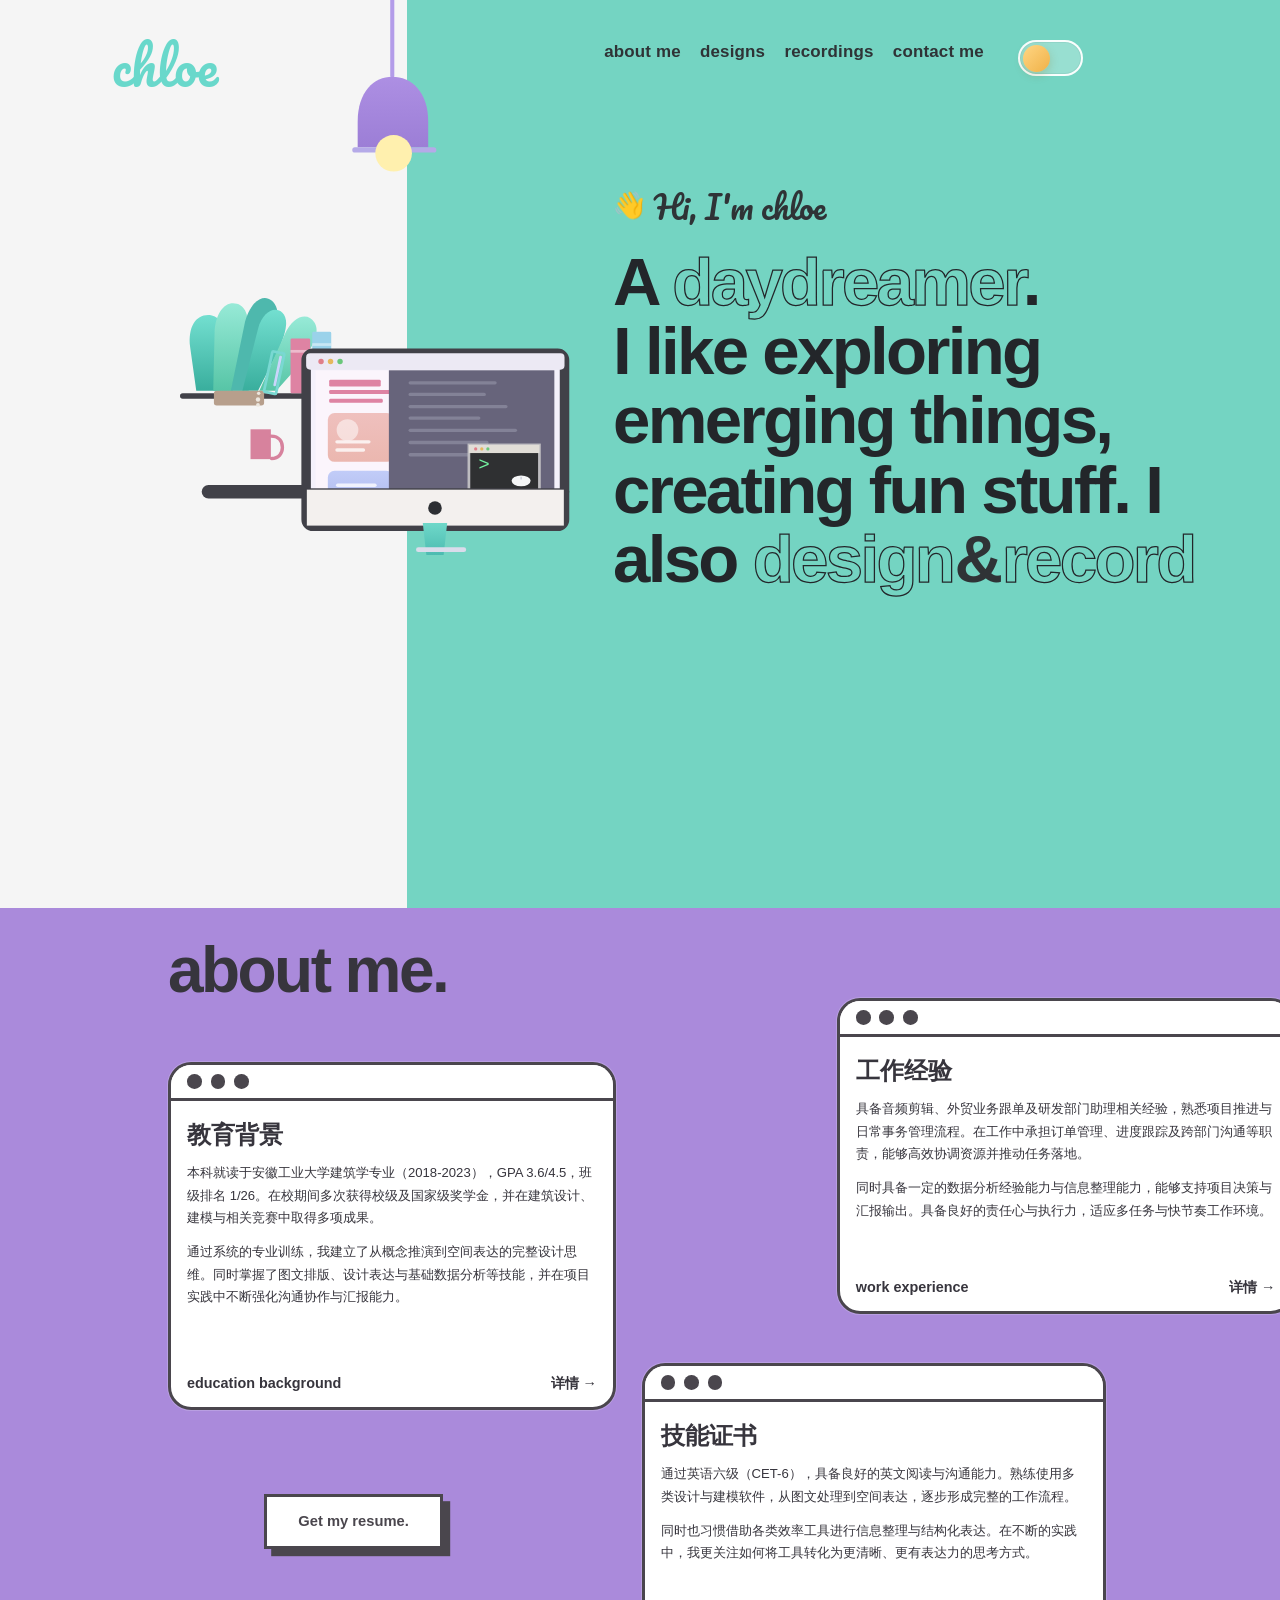
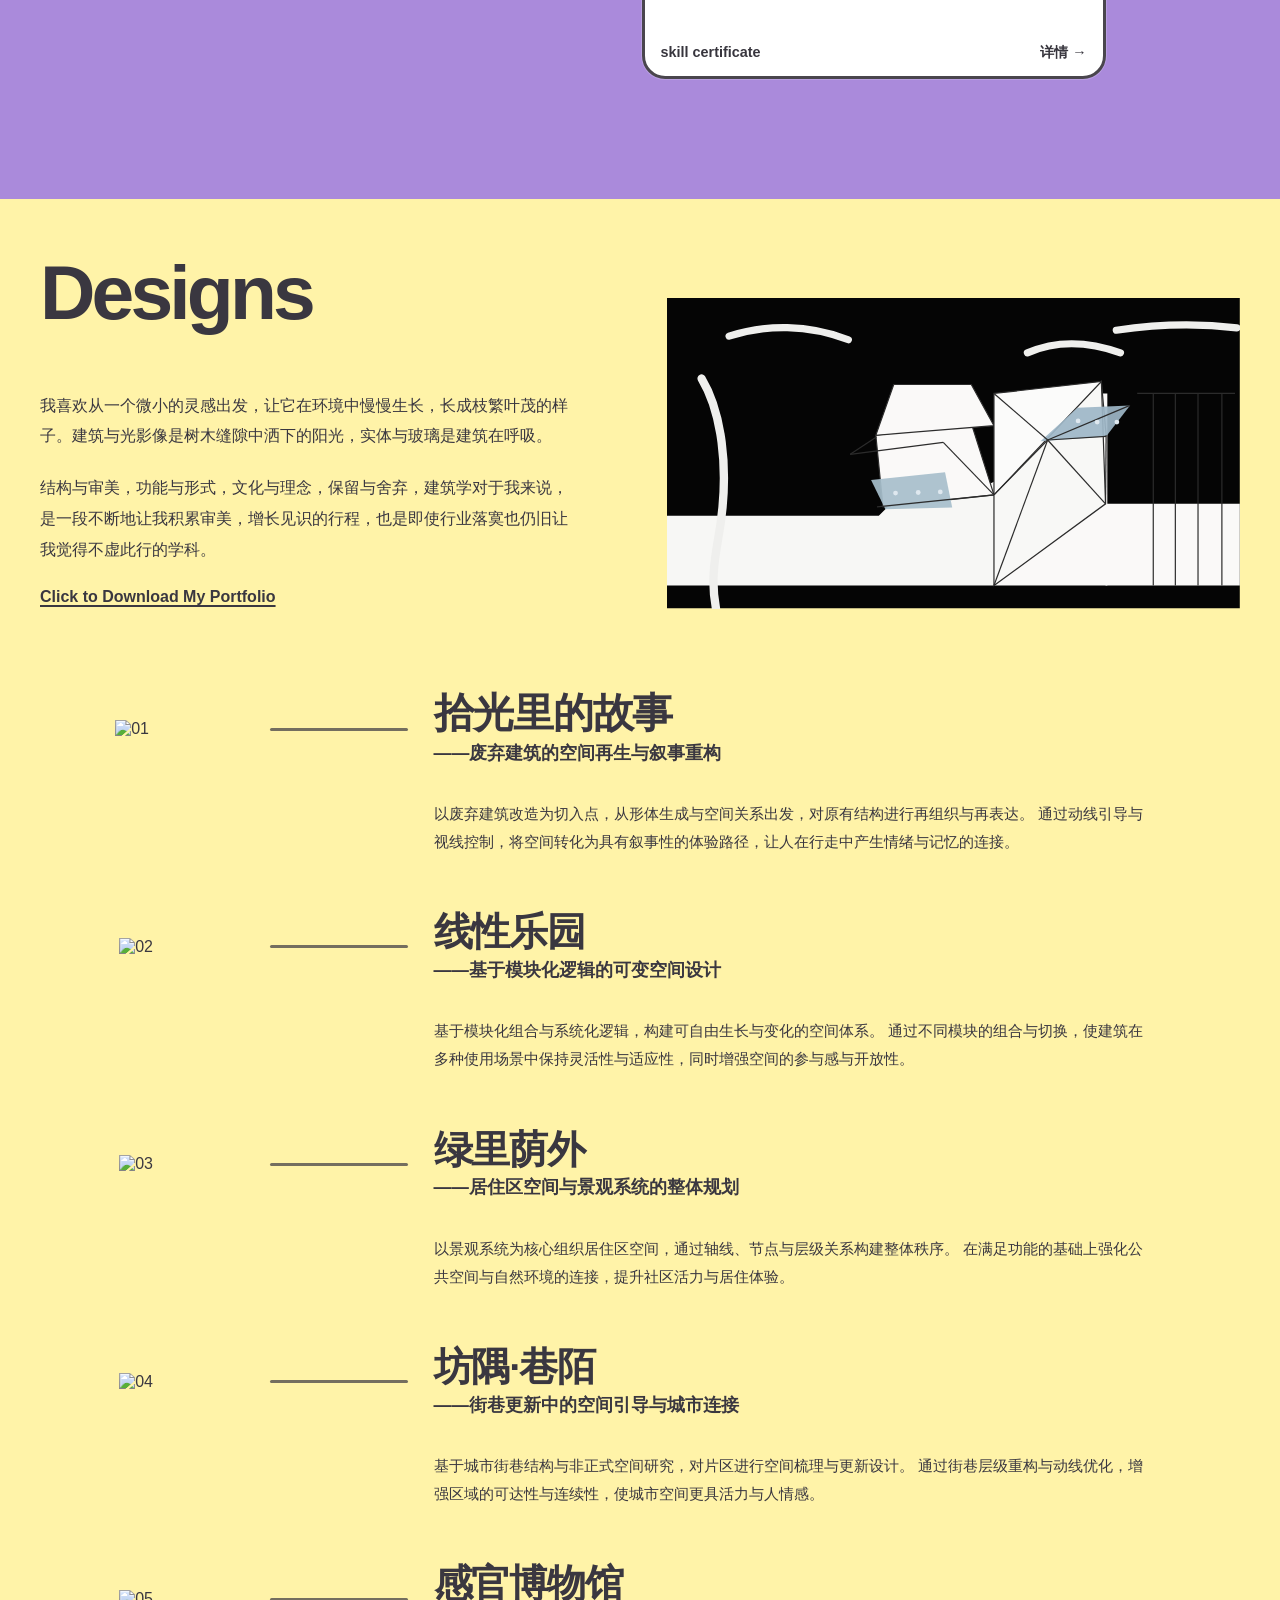
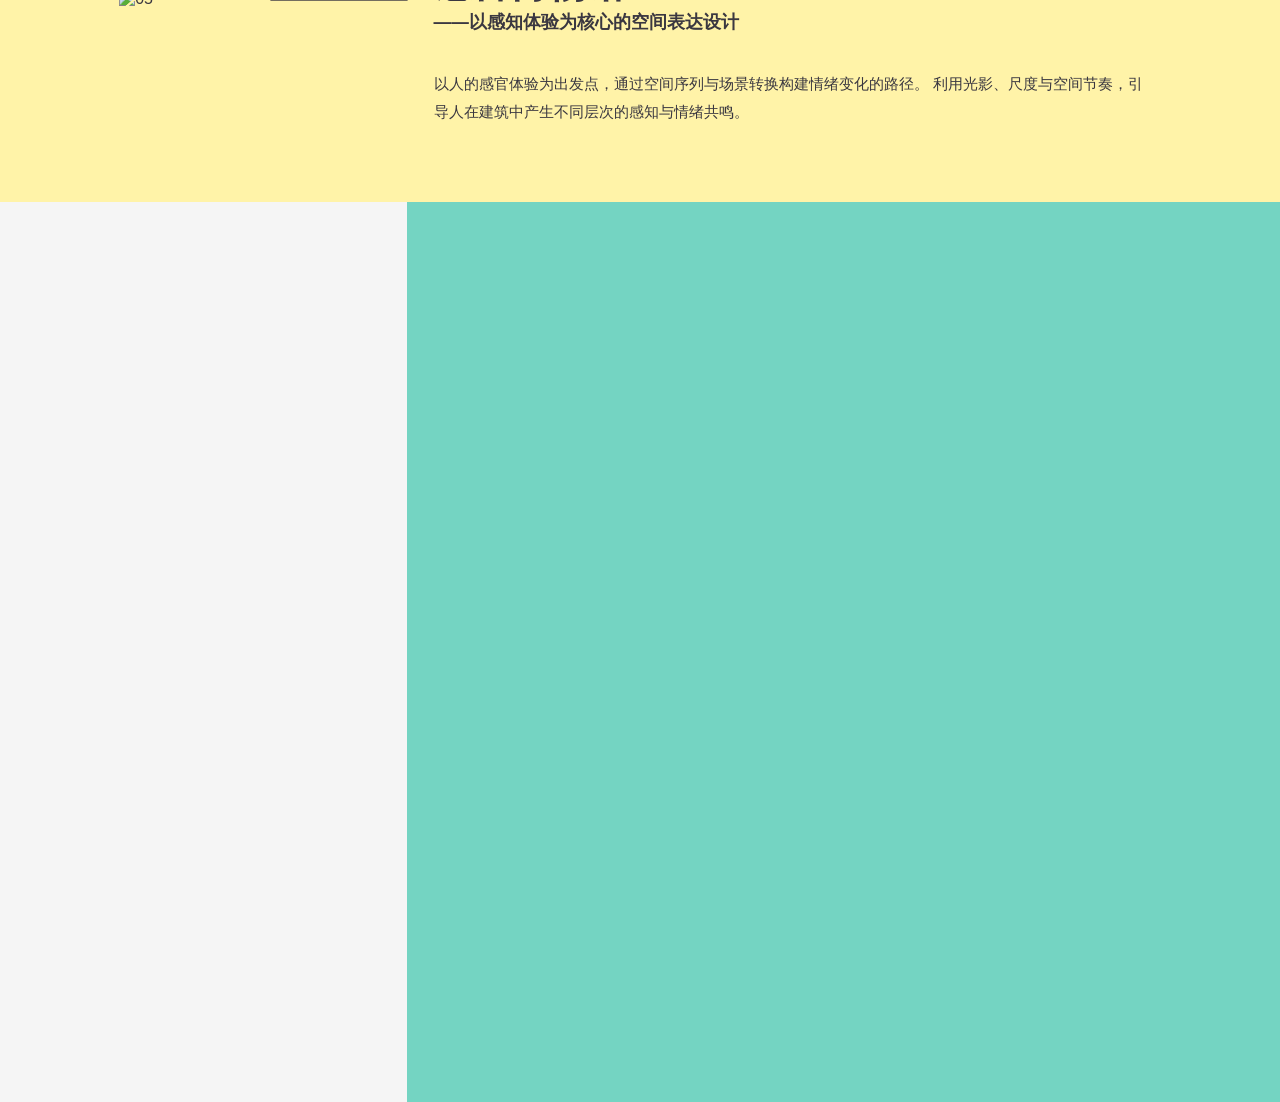
==== index.html @ 6a23a91f "Add files via upload" ====
<!DOCTYPE html>
<html lang="zh-CN">
  <head>
    <meta charset="UTF-8" />
    <meta name="viewport" content="width=device-width, initial-scale=1.0" />
    <title>Chloe | Personal Website</title>
    <meta
      name="description"
      content="A playful personal homepage inspired by illustrated portfolio websites."
    />
    <link rel="preconnect" href="https://fonts.googleapis.com" />
    <link rel="preconnect" href="https://fonts.gstatic.com" crossorigin />
    <link
      href="https://fonts.googleapis.com/css2?family=Baloo+2:wght@400;500;600;700;800&family=Pacifico&display=swap"
      rel="stylesheet"
    />
    <link rel="stylesheet" href="./styles.css" />
  </head>
  <body data-theme="day">
    <div class="page-shell">
      <header class="site-header">
        <a class="logo" href="#top" aria-label="Chloe homepage">chloe</a>
        <nav class="site-nav" aria-label="Primary navigation">
          <a href="#about">about me</a>
          <a href="#works">designs</a>
          <a href="#recordings">recordings</a>
          <a href="#contact">contact me</a>
        </nav>
        <button
          class="theme-toggle"
          type="button"
          aria-label="Toggle day and night mode"
          aria-pressed="false"
        >
          <span class="toggle-thumb"></span>
        </button>
      </header>

      <main id="top" class="hero">
        <section class="hero-scene">
          <div class="scene-art">
            <button
            class="lamp-toggle"
            type="button"
            aria-label="Toggle day and night mode by clicking the lamp"
            aria-pressed="false"
            ></button>
            <img
            class="scene-image"
            src="./assets/home/插画.png"
            alt=""
            onerror="this.style.display='none'; this.nextElementSibling.style.display='block';"
            />
            <svg
            class="scene-graphic"
            viewBox="0 0 670 850"
            role="img"
            aria-label="Desk illustration with lamp, shelf, computer, plant and cup"
          >
            <defs>
              <linearGradient id="lampGradient" x1="0%" y1="0%" x2="0%" y2="100%">
                <stop offset="0%" stop-color="#ad8fe3" />
                <stop offset="100%" stop-color="#9c7ed6" />
              </linearGradient>
              <linearGradient id="leafA" x1="0%" y1="0%" x2="0%" y2="100%">
                <stop offset="0%" stop-color="#73dfd0" />
                <stop offset="100%" stop-color="#39ae9d" />
              </linearGradient>
              <linearGradient id="leafB" x1="0%" y1="0%" x2="0%" y2="100%">
                <stop offset="0%" stop-color="#97ead7" />
                <stop offset="100%" stop-color="#57c5a6" />
              </linearGradient>
              <linearGradient id="standGradient" x1="0%" y1="0%" x2="0%" y2="100%">
                <stop offset="0%" stop-color="#6fd8c9" />
                <stop offset="100%" stop-color="#47b7ad" />
              </linearGradient>
              <linearGradient id="pinkCard" x1="0%" y1="0%" x2="0%" y2="100%">
                <stop offset="0%" stop-color="#efc0be" />
                <stop offset="100%" stop-color="#ebb7af" />
              </linearGradient>
              <linearGradient id="blueCard" x1="0%" y1="0%" x2="0%" y2="100%">
                <stop offset="0%" stop-color="#c1ccf8" />
                <stop offset="100%" stop-color="#adb7ea" />
              </linearGradient>
            </defs>

            <rect x="338" y="0" width="6" height="146" rx="3" fill="#b39ce9" />
            <rect x="329" y="146" width="24" height="18" rx="9" fill="#b39ce9" />
            <rect x="324" y="160" width="34" height="28" rx="10" fill="#ab90df" />
            <rect x="321" y="182" width="40" height="12" rx="4" fill="#ab90df" />
            <path d="M290 210 C290 166 314 144 341 144 C369 144 394 166 394 210 V248 H290 Z" fill="url(#lampGradient)" />
            <rect x="282" y="248" width="124" height="8" rx="4" fill="#b5aae8" />
            <circle cx="343" cy="257" r="27" fill="#fff0ae" />

            <rect x="28" y="611" width="208" height="8" rx="4" fill="#414148" />
            <path d="M52 607 L43 543 C39 510 54 492 75 496 C87 498 96 514 98 536 L106 607 Z" fill="url(#leafA)" />
            <path d="M77 607 L79 522 C80 490 96 474 112 479 C126 483 131 500 129 532 L122 607 Z" fill="url(#leafB)" />
            <path d="M103 607 L124 505 C133 474 151 464 163 474 C175 484 175 503 163 534 L129 607 Z" fill="#4eb8ad" />
            <path d="M120 607 L143 516 C150 490 168 482 179 492 C188 501 186 518 173 548 L143 607 Z" fill="url(#leafA)" />
            <path d="M145 607 L182 525 C195 496 216 491 226 506 C234 518 228 535 210 562 L170 607 Z" fill="url(#leafB)" />
            <rect x="78" y="607" width="74" height="22" rx="4" fill="#b79f8c" />
            <circle cx="143" cy="620" r="3.2" fill="#ece7df" />
            <circle cx="144" cy="611" r="2.5" fill="#ece7df" />
            <circle cx="143" cy="628" r="2.8" fill="#ece7df" />

            <rect x="158" y="550" width="18" height="61" rx="2" fill="none" stroke="#79d8d2" stroke-width="4" transform="rotate(12 167 580)" />
            <rect x="170" y="555" width="4" height="46" rx="2" fill="#c9d5fb" transform="rotate(12 172 578)" />
            <rect x="191" y="530" width="29" height="81" rx="2" fill="#de83a3" />
            <rect x="191" y="547" width="29" height="4" fill="rgba(255,255,255,0.45)" />
            <rect x="223" y="520" width="28" height="91" rx="2" fill="#9ad2ea" />
            <rect x="223" y="537" width="28" height="4" fill="rgba(255,255,255,0.45)" />

            <rect x="60" y="746" width="542" height="20" rx="10" fill="#414148" />
            <rect x="132" y="664" width="30" height="44" rx="0 0 8 8" fill="#d7829d" />
            <path d="M162 674 C175 674 179 683 179 691 C179 699 174 707 163 707" fill="none" stroke="#d7829d" stroke-width="5" stroke-linecap="round" />

            <rect x="214" y="552" width="381" height="255" rx="10" fill="#f4f1fb" stroke="#414148" stroke-width="14" />
            <rect x="214" y="552" width="381" height="24" rx="6" fill="#ece9f4" />
            <circle cx="236" cy="564" r="4" fill="#e07f8a" />
            <circle cx="250" cy="564" r="4" fill="#e6b85d" />
            <circle cx="264" cy="564" r="4" fill="#6ac77a" />
            <rect x="228" y="577" width="124" height="175" fill="#fbf5fc" />
            <rect x="248" y="591" width="76" height="10" rx="2" fill="#de83a3" />
            <rect x="248" y="606" width="91" height="6" rx="2" fill="#de83a3" />
            <rect x="248" y="619" width="79" height="6" rx="2" fill="#de83a3" />
            <rect x="246" y="640" width="97" height="72" rx="10" fill="url(#pinkCard)" />
            <circle cx="275" cy="665" r="16" fill="rgba(255,255,255,0.52)" />
            <rect x="257" y="680" width="52" height="5" rx="2.5" fill="rgba(255,255,255,0.78)" />
            <rect x="257" y="692" width="44" height="5" rx="2.5" fill="rgba(255,255,255,0.78)" />
            <rect x="246" y="725" width="96" height="63" rx="10" fill="url(#blueCard)" />
            <rect x="258" y="744" width="60" height="5" rx="2.5" fill="rgba(255,255,255,0.78)" />
            <rect x="258" y="757" width="53" height="5" rx="2.5" fill="rgba(255,255,255,0.78)" />
            <rect x="258" y="770" width="46" height="5" rx="2.5" fill="rgba(255,255,255,0.78)" />
            <rect x="336" y="577" width="244" height="175" fill="#67647b" />
            <rect x="365" y="593" width="130" height="5" rx="2.5" fill="rgba(220,224,237,0.24)" />
            <rect x="365" y="610" width="114" height="5" rx="2.5" fill="rgba(220,224,237,0.24)" />
            <rect x="365" y="628" width="146" height="5" rx="2.5" fill="rgba(220,224,237,0.24)" />
            <rect x="365" y="645" width="106" height="5" rx="2.5" fill="rgba(220,224,237,0.24)" />
            <rect x="365" y="663" width="160" height="5" rx="2.5" fill="rgba(220,224,237,0.24)" />
            <rect x="365" y="681" width="118" height="5" rx="2.5" fill="rgba(220,224,237,0.24)" />
            <rect x="365" y="699" width="152" height="5" rx="2.5" fill="rgba(220,224,237,0.24)" />
            <rect x="454" y="687" width="104" height="80" fill="#2f3032" stroke="#bdbcc0" stroke-width="4" />
            <rect x="454" y="687" width="104" height="12" fill="#e1ddd7" />
            <circle cx="464" cy="693" r="2.4" fill="#e07f8a" />
            <circle cx="473" cy="693" r="2.4" fill="#e6b85d" />
            <circle cx="482" cy="693" r="2.4" fill="#6ac77a" />
            <text x="468" y="724" fill="#73f2a0" font-size="28" font-family="Segoe UI, sans-serif">&gt;</text>
            <rect x="214" y="752" width="381" height="55" rx="0 0 10 10" fill="#f3f0ee" stroke="#414148" stroke-width="2" />
            <circle cx="404" cy="780" r="10" fill="#2d2f33" />
            <path d="M386 807 H422 L416 861 H392 Z" fill="url(#standGradient)" transform="translate(0 -5)" />
            <rect x="376" y="838" width="74" height="7" rx="3.5" fill="#dadceb" />

            <ellipse cx="531" cy="740" rx="14" ry="8" fill="#f5f6f7" />
            <rect x="530" y="734" width="2" height="4" fill="#c7cad5" />
          </svg>
          </div>
        </section>

        <section class="hero-copy">
          <p class="intro">
            <span class="intro-wave">👋</span>
            <span class="intro-script">Hi, I'm chloe</span>
          </p>
          <h1>
            <span class="hero-line">A <a class="outline-word" href="#about">daydreamer</a>.</span>
            <span class="hero-line">I like exploring</span>
            <span class="hero-line">emerging things,</span>
            <span class="hero-line">creating fun stuff. I</span>
            <span class="hero-line">also <a class="outline-word" href="#works">design</a><span class="solid-amp">&</span><a class="outline-word" href="#recordings">record</a></span>
          </h1>
        </section>
      </main>

      <section id="about" class="cards-section">
        <div class="cards-inner">
          <h2 class="cards-title">about me.</h2>

          <article class="browser-card card-education">
            <div class="browser-bar">
              <span></span>
              <span></span>
              <span></span>
            </div>
            <div class="browser-content">
              <h3>教育背景</h3>
              <div class="browser-copy">
                <p>
                  本科就读于安徽工业大学建筑学专业（2018-2023），GPA 3.6/4.5，班级排名 1/26。在校期间多次获得校级及国家级奖学金，并在建筑设计、建模与相关竞赛中取得多项成果。                </p>
                <p>
                  通过系统的专业训练，我建立了从概念推演到空间表达的完整设计思维。同时掌握了图文排版、设计表达与基础数据分析等技能，并在项目实践中不断强化沟通协作与汇报能力。                </p>
              </div>
              <div class="card-meta">
                <span>education background</span>
                <a href="./about-education.html">详情 <span class="card-arrow">&rarr;</span></a>
              </div>
            </div>
          </article>

          <article class="browser-card card-experience">
            <div class="browser-bar">
              <span></span>
              <span></span>
              <span></span>
            </div>
            <div class="browser-content">
              <h3>工作经验</h3>
              <div class="browser-copy">
                <p>
                  具备音频剪辑、外贸业务跟单及研发部门助理相关经验，熟悉项目推进与日常事务管理流程。在工作中承担订单管理、进度跟踪及跨部门沟通等职责，能够高效协调资源并推动任务落地。                </p>
                <p>
                  同时具备一定的数据分析经验能力与信息整理能力，能够支持项目决策与汇报输出。具备良好的责任心与执行力，适应多任务与快节奏工作环境。                </p>
              </div>
              <div class="card-meta">
                <span>work experience</span>
                <a href="./about-experience.html">详情 <span class="card-arrow">&rarr;</span></a>
              </div>
            </div>
          </article>

          <article class="browser-card card-skill">
            <div class="browser-bar">
              <span></span>
              <span></span>
              <span></span>
            </div>
            <div class="browser-content">
              <h3>技能证书</h3>
              <div class="browser-copy">
                <p>
                  通过英语六级（CET-6），具备良好的英文阅读与沟通能力。熟练使用多类设计与建模软件，从图文处理到空间表达，逐步形成完整的工作流程。                </p>
                <p>
                  同时也习惯借助各类效率工具进行信息整理与结构化表达。在不断的实践中，我更关注如何将工具转化为更清晰、更有表达力的思考方式。                </p>
              </div>
              <div class="card-meta">
                <span>skill certificate</span>
                <a href="./about-skills.html">详情 <span class="card-arrow">&rarr;</span></a>
              </div>
            </div>
          </article>

          <a class="download-card" href="./assets/resume/resume.pdf" download="石心雨简历.pdf"><span class="download-card-face">Get my resume.</span></a>
        </div>
      </section>

      <section id="works" class="designs-section">
        <div class="designs-intro">
          <div class="designs-copy">
            <h2>Designs</h2>
            <p>
              我喜欢从一个微小的灵感出发，让它在环境中慢慢生长，长成枝繁叶茂的样子。建筑与光影像是树木缝隙中洒下的阳光，实体与玻璃是建筑在呼吸。            </p>
            <p>
              结构与审美，功能与形式，文化与理念，保留与舍弃，建筑学对于我来说，是一段不断地让我积累审美，增长见识的行程，也是即使行业落寞也仍旧让我觉得不虚此行的学科。            </p>
            <a class="designs-link" href="./portfolio.html">Click to Download My Portfolio</a>
          </div>

          <div class="designs-visual" aria-label="建筑设计作品展示图">
            <img
              class="designs-visual-image"
              src="./assets/designs/hero-building.png"
              alt="建筑设计作品展示图"
              loading="lazy"
              onerror="this.style.display='none'; this.nextElementSibling.style.display='block';"
            />
            <svg
              class="designs-visual-art"
              viewBox="0 0 960 520"
              role="img"
              aria-label="建筑线稿插画"
              style="display: none;"
            >
              <rect x="0" y="0" width="960" height="520" fill="#050505" />
              <path d="M0 365 H355 L390 330 L502 330 L548 308 L548 482 H0 Z" fill="#f7f7f5" />
              <path d="M548 160 H738 L738 482 H548 Z" fill="#faf9f8" />
              <path d="M735 345 H960 V482 H735 Z" fill="#faf9f8" />
              <path d="M350 230 L510 210 L548 330 L362 350 Z" fill="#faf9f8" stroke="#2c2c2c" stroke-width="2" />
              <path d="M380 145 L510 145 L548 214 L350 230 Z" fill="#faf9f8" stroke="#2c2c2c" stroke-width="2" />
              <path d="M548 160 L728 140 L736 230 L548 330 Z" fill="#fbfbfa" stroke="#2c2c2c" stroke-width="2" />
              <path d="M728 140 L735 345 L548 482 L548 330 Z" fill="#f8f8f6" stroke="#2c2c2c" stroke-width="2" />
              <path d="M688 184 L776 180 L736 232 L626 240 Z" fill="#9fb8c8" opacity="0.92" />
              <path d="M342 305 L466 292 L478 351 L366 354 Z" fill="#a8bfcd" opacity="0.92" />
              <path d="M307 262 L351 233" stroke="#2c2c2c" stroke-width="2" />
              <path d="M307 262 L463 242" stroke="#2c2c2c" stroke-width="2" />
              <path d="M463 242 L548 330" stroke="#2c2c2c" stroke-width="2" />
              <path d="M352 350 L548 330" stroke="#2c2c2c" stroke-width="2" />
              <path d="M548 160 L638 238" stroke="#2c2c2c" stroke-width="2" />
              <path d="M638 238 L776 180" stroke="#2c2c2c" stroke-width="2" />
              <path d="M638 238 L736 232" stroke="#2c2c2c" stroke-width="2" />
              <path d="M638 238 L548 330" stroke="#2c2c2c" stroke-width="2" />
              <path d="M638 238 L735 345" stroke="#2c2c2c" stroke-width="2" />
              <path d="M548 482 L638 238" stroke="#2c2c2c" stroke-width="2" />
              <path d="M736 230 L735 345" stroke="#2c2c2c" stroke-width="2" />
              <path d="M788 160 H952" stroke="#2c2c2c" stroke-width="2" />
              <path d="M815 160 V482" stroke="#2c2c2c" stroke-width="2" />
              <path d="M852 160 V482" stroke="#2c2c2c" stroke-width="2" />
              <path d="M890 160 V482" stroke="#2c2c2c" stroke-width="2" />
              <path d="M930 160 V482" stroke="#2c2c2c" stroke-width="2" />
              <path d="M58 135 C88 185 108 280 86 402 C77 452 75 482 82 520" fill="none" stroke="#efefed" stroke-width="14" stroke-linecap="round" />
              <path d="M104 64 C166 44 236 44 304 70" fill="none" stroke="#efefed" stroke-width="12" stroke-linecap="round" />
              <path d="M604 92 C650 72 704 72 760 92" fill="none" stroke="#efefed" stroke-width="12" stroke-linecap="round" />
              <path d="M753 54 C826 43 898 43 955 50" fill="none" stroke="#efefed" stroke-width="12" stroke-linecap="round" />
              <circle cx="689" cy="206" r="4" fill="#dfe8ef" />
              <circle cx="721" cy="208" r="4" fill="#dfe8ef" />
              <circle cx="754" cy="208" r="4" fill="#dfe8ef" />
              <circle cx="383" cy="327" r="4" fill="#dfe8ef" />
              <circle cx="421" cy="326" r="4" fill="#dfe8ef" />
              <circle cx="458" cy="325" r="4" fill="#dfe8ef" />
            </svg>
          </div>
        </div>

        <div id="recordings" class="projects-list">
          <article class="project-item project-item-featured">
            <div class="project-head">
              <div class="project-index">
                <img
                  src="./assets/project-index/01.png"
                  data-day-src="./assets/project-index/01.png"
                  data-night-src="./assets/project-index/06.png"
                  alt="01"
                />
              </div>
              <span class="project-rule" aria-hidden="true"></span>
              <div class="project-title-stack">
                <h3><a class="project-title-link" href="./work-01.html">拾光里的故事</a></h3>
                <p class="project-subtitle">——废弃建筑的空间再生与叙事重构</p>
              </div>
            </div>
            <div class="project-content">
              <p>
                以废弃建筑改造为切入点，从形体生成与空间关系出发，对原有结构进行再组织与再表达。                通过动线引导与视线控制，将空间转化为具有叙事性的体验路径，让人在行走中产生情绪与记忆的连接。              </p>
            </div>
          </article>

          <article class="project-item">
            <div class="project-head">
              <div class="project-index">
                <img
                  src="./assets/project-index/02.png"
                  data-day-src="./assets/project-index/02.png"
                  data-night-src="./assets/project-index/07.png"
                  alt="02"
                />
              </div>
              <span class="project-rule" aria-hidden="true"></span>
              <div class="project-title-stack">
                <h3><a class="project-title-link" href="./work-02.html">线性乐园</a></h3>
                <p class="project-subtitle">——基于模块化逻辑的可变空间设计</p>
              </div>
            </div>
            <div class="project-content">
              <p>
                基于模块化组合与系统化逻辑，构建可自由生长与变化的空间体系。                通过不同模块的组合与切换，使建筑在多种使用场景中保持灵活性与适应性，同时增强空间的参与感与开放性。              </p>
            </div>
          </article>

          <article class="project-item">
            <div class="project-head">
              <div class="project-index">
                <img
                  src="./assets/project-index/03.png"
                  data-day-src="./assets/project-index/03.png"
                  data-night-src="./assets/project-index/08.png"
                  alt="03"
                />
              </div>
              <span class="project-rule" aria-hidden="true"></span>
              <div class="project-title-stack">
                <h3><a class="project-title-link" href="./work-03.html">绿里荫外</a></h3>
                <p class="project-subtitle">——居住区空间与景观系统的整体规划</p>
              </div>
            </div>
            <div class="project-content">
              <p>
                以景观系统为核心组织居住区空间，通过轴线、节点与层级关系构建整体秩序。                在满足功能的基础上强化公共空间与自然环境的连接，提升社区活力与居住体验。              </p>
            </div>
          </article>

          <article class="project-item">
            <div class="project-head">
              <div class="project-index">
                <img
                  src="./assets/project-index/04.png"
                  data-day-src="./assets/project-index/04.png"
                  data-night-src="./assets/project-index/09.png"
                  alt="04"
                />
              </div>
              <span class="project-rule" aria-hidden="true"></span>
              <div class="project-title-stack">
                <h3><a class="project-title-link" href="./work-04.html">坊隅·巷陌</a></h3>
                <p class="project-subtitle">——街巷更新中的空间引导与城市连接</p>
              </div>
            </div>
            <div class="project-content">
              <p>
                基于城市街巷结构与非正式空间研究，对片区进行空间梳理与更新设计。                通过街巷层级重构与动线优化，增强区域的可达性与连续性，使城市空间更具活力与人情感。              </p>
            </div>
          </article>

          <article class="project-item">
            <div class="project-head">
              <div class="project-index">
                <img
                  src="./assets/project-index/05.png"
                  data-day-src="./assets/project-index/05.png"
                  data-night-src="./assets/project-index/10.png"
                  alt="05"
                />
              </div>
              <span class="project-rule" aria-hidden="true"></span>
              <div class="project-title-stack">
                <h3><a class="project-title-link" href="./work-05.html">感官博物馆</a></h3>
                <p class="project-subtitle">——以感知体验为核心的空间表达设计</p>
              </div>
            </div>
            <div class="project-content">
              <p>
                以人的感官体验为出发点，通过空间序列与场景转换构建情绪变化的路径。                利用光影、尺度与空间节奏，引导人在建筑中产生不同层次的感知与情绪共鸣。              </p>
            </div>
          </article>
        </div>

      </section>

      <footer id="contact" class="site-footer">
        <div class="contact-panel">
          <div class="contact-copy">
            <h2>I'm always up for a chat.</h2>
            <p class="contact-lines">
              Pop me an email at
              <a href="mailto:X121300Y@163.com">x121300y@ 163.com</a>
              or add me on wechat <span class="contact-value">18269956537</span>.
            </p>
            <button
              class="contact-wechat-mark"
              type="button"
              aria-label="Open WeChat QR code"
              aria-controls="wechatQrModal"
              aria-expanded="false"
            >
              <img src="./assets/contact/wechat.png" alt="" />
            </button>
            <div class="contact-big-title">Hey there!</div>
          </div>

          <div class="contact-figure" aria-hidden="true">
            <div class="contact-portal">
              <img
                class="contact-portal-image"
                src="./assets/contact/人物.png"
                data-day-src="./assets/contact/人物.png"
                data-night-src="./assets/contact/夜间人物.png"
                alt=""
              />
            </div>
          </div>
        </div>

        <div class="contact-qr-modal" id="wechatQrModal" hidden>
          <div class="contact-qr-dialog" role="dialog" aria-modal="true" aria-label="WeChat QR code">
            <button class="contact-qr-close" type="button" aria-label="Close WeChat QR code">&times;</button>
            <img
              class="contact-qr-image"
              src="./assets/contact/wechat-qr.png"
              alt="QR code for WeChat 18269956537"
            />
          </div>
        </div>
      </footer>
    </div>

    <script src="./script.js"></script>
  </body>
</html>
---- styles.css ----
:root {
  --bg-left: #f5f5f5;
  --bg-right: #74d4c2;
  --panel: rgba(255, 255, 255, 0.34);
  --text: #2f3336;
  --muted: #4a5966;
  --logo: #69d8cb;
  --accent: #a28ae4;
  --lamp-metal: #ab90df;
  --lamp-metal-dark: #9d7fd5;
  --desk: #414148;
  --screen-dark: #67647b;
  --outline: rgba(45, 50, 58, 0.76);
  --card-border: rgba(36, 51, 64, 0.12);
  --shadow: 0 30px 60px rgba(54, 66, 75, 0.14);
  --hero-split: 31.8%;
  --hero-outline: #23262a;
  --hero-script: #2f3336;
  --toggle-border: rgba(255, 255, 255, 0.95);
  --toggle-fill: rgba(255, 255, 255, 0.26);
}

body[data-theme="night"] {
  --bg-left: #242228;
  --bg-right: #834878;
  --panel: rgba(23, 18, 27, 0.42);
  --text: #f6f0f3;
  --muted: #ddd2db;
  --logo: #a894e8;
  --accent: #b7adff;
  --lamp-metal: #a494da;
  --lamp-metal-dark: #9582cc;
  --desk: #403f45;
  --screen-dark: #5e596f;
  --outline: rgba(245, 241, 242, 0.84);
  --card-border: rgba(255, 255, 255, 0.12);
  --shadow: 0 30px 70px rgba(0, 0, 0, 0.36);
  --hero-outline: #f4e9ee;
  --hero-script: #fff7fb;
  --toggle-border: rgba(241, 241, 241, 0.92);
  --toggle-fill: rgba(255, 255, 255, 0.14);
}

* {
  box-sizing: border-box;
}

html {
  scroll-behavior: smooth;
  width: 100%;
  overflow-x: hidden;
}

body {
  margin: 0;
  min-height: 100vh;
  font-family: "Microsoft YaHei", "微软雅黑", sans-serif;
  color: var(--text);
  background:
    linear-gradient(
      90deg,
      var(--bg-left) 0,
      var(--bg-left) var(--hero-split),
      var(--bg-right) var(--hero-split),
      var(--bg-right) 100%
    );
  transition:
    background 400ms ease,
    color 250ms ease;
  overflow-x: hidden;
}

body.wechat-modal-open {
  overflow: hidden;
}

a {
  color: inherit;
  text-decoration: none;
}

.page-shell {
  width: 100%;
  margin: 0 auto;
  padding: 0;
}

@media (min-width: 901px) {
  .page-shell {
    position: relative;
  }

  .page-shell::after {
    content: "";
    display: block;
    height: 100vh;
  }

  .page-shell > :not(.site-footer) {
    position: relative;
    z-index: 1;
  }

  .hero,
  .hero-scene,
  .hero-copy {
    min-height: calc(100vh - 9rem);
  }
}

.site-header {
  position: absolute;
  top: 0;
  left: 0;
  right: 0;
  z-index: 10;
  display: grid;
  grid-template-columns: var(--hero-split) 1fr auto;
  align-items: start;
  gap: 1rem;
  min-height: 10.5rem;
  padding: calc(7.2rem - 2cm) calc(5.2rem + 3cm) 0 2.3rem;
  background:
    linear-gradient(
      90deg,
      var(--bg-left) 0,
      var(--bg-left) var(--hero-split),
      var(--bg-right) var(--hero-split),
      var(--bg-right) 100%
    );
}

.logo {
  font-family: "Pacifico", cursive;
  justify-self: start;
  margin-left: 2cm;
  font-size: clamp(3.15rem, 4vw, 4.35rem);
  color: var(--logo);
  line-height: 1;
}

.site-nav {
  display: flex;
  justify-content: flex-end;
  justify-self: end;
  align-items: center;
  transform: translateY(0.12rem);
  gap: clamp(1.2rem, 1.5vw, 2rem);
  margin-left: 0;
  margin-right: clamp(0.8rem, 1.4vw, 1.6rem);
  font-size: clamp(1.06rem, 1.16vw, 1.32rem);
  font-weight: 700;
  letter-spacing: 0.01em;
  text-transform: lowercase;
  font-family: "Microsoft YaHei", "微软雅黑", sans-serif;
}

.site-nav a {
  position: relative;
}

.site-nav {
  font-family: "Segoe UI", "Microsoft YaHei", sans-serif;
}

.site-nav a::after {
  content: "";
  position: absolute;
  left: 0;
  bottom: -0.15rem;
  width: 100%;
  height: 0.14rem;
  background: currentColor;
  transform: scaleX(0);
  transform-origin: right;
  transition: transform 220ms ease;
}

.site-nav a:hover::after,
.site-nav a:focus-visible::after {
  transform: scaleX(1);
  transform-origin: left;
}

.theme-toggle {
  position: relative;
  width: 4.1rem;
  height: 2.3rem;
  border: 2px solid var(--toggle-border);
  border-radius: 999px;
  background: var(--toggle-fill);
  cursor: pointer;
  padding: 0.2rem;
  box-shadow: inset 0 0 0 1px rgba(0, 0, 0, 0.05);
  transition:
    background 300ms ease,
    border-color 300ms ease;
}

.toggle-thumb {
  position: relative;
  display: block;
  width: 1.7rem;
  height: 1.7rem;
  border-radius: 50%;
  background: linear-gradient(135deg, #ffd684, #f0b147);
  box-shadow: 0 3px 10px rgba(147, 95, 8, 0.22);
  transition:
    transform 300ms ease,
    background 300ms ease;
}

.toggle-thumb::before {
  content: "";
  position: absolute;
  inset: 0.28rem;
  border-radius: 50%;
  opacity: 0;
  background:
    radial-gradient(circle at 35% 38%, rgba(180, 180, 180, 0.95) 0 0.13rem, transparent 0.14rem),
    radial-gradient(circle at 70% 62%, rgba(196, 196, 196, 0.95) 0 0.11rem, transparent 0.12rem);
  transition: opacity 300ms ease;
}

body[data-theme="night"] .toggle-thumb {
  transform: translateX(1.65rem);
  background: linear-gradient(135deg, #fcfcfb, #dfdfde);
  box-shadow: 0 2px 8px rgba(255, 255, 255, 0.18);
}

body[data-theme="night"] .toggle-thumb::before {
  opacity: 1;
}

.hero {
  position: relative;
  display: flex;
  min-height: 100vh;
  background:
    linear-gradient(
      90deg,
      var(--bg-left) 0,
      var(--bg-left) var(--hero-split),
      var(--bg-right) var(--hero-split),
      var(--bg-right) 100%
    );
  transition: background 400ms ease;
}

.hero-scene {
  position: relative;
  flex: 0 0 var(--hero-split);
  min-height: 100vh;
  overflow: visible;
  display: flex;
  align-items: center;
  justify-content: center;
  z-index: 2;
}

.scene-art {
  position: absolute;
  right: -13rem;
  top: -5cm;
  width: min(42.25rem, 35.5vw);
  aspect-ratio: 670 / 850;
  transform-origin: right top;
  z-index: 4;
}

.lamp-toggle {
  position: absolute;
  left: 50.9%;
  top: 29.8%;
  width: 17.5%;
  height: 19.8%;
  transform: translate(-50%, -50%);
  border: 0;
  padding: 0;
  background: transparent;
  cursor: pointer;
  z-index: 2;
}

.lamp-toggle:focus-visible {
  outline: 3px solid rgba(77, 83, 92, 0.5);
  outline-offset: 0.18rem;
  border-radius: 2rem;
}

.scene-art::after {
  content: "";
  position: absolute;
  left: 23.2%;
  top: 17.9%;
  width: 42.6%;
  height: 68%;
  opacity: 0;
  pointer-events: none;
  clip-path: polygon(51% 0, 57% 0, 100% 100%, 0 100%);
  background: linear-gradient(180deg, rgba(234, 228, 188, 0.42), rgba(214, 175, 186, 0.26));
  transition: opacity 300ms ease;
  z-index: 0;
}

body[data-theme="night"] .scene-art::after {
  opacity: 1;
}

body[data-theme="night"].lamp-flicker .scene-art::after {
  animation: lamp-flicker-beam 0.65s ease-out;
}

body[data-theme="night"].lamp-flicker .scene-image,
body[data-theme="night"].lamp-flicker .scene-graphic {
  animation: lamp-flicker-scene 0.65s ease-out;
}

@keyframes lamp-flicker-beam {
  0% {
    opacity: 0.18;
  }
  28% {
    opacity: 0.92;
  }
  46% {
    opacity: 0.08;
  }
  100% {
    opacity: 1;
  }
}

@keyframes lamp-flicker-scene {
  0% {
    filter: brightness(0.82) saturate(0.92);
  }
  28% {
    filter: brightness(0.7) saturate(0.86);
  }
  46% {
    filter: brightness(0.88) saturate(0.98);
  }
  100% {
    filter: brightness(0.74) saturate(0.88);
  }
}

.scene-image {
  position: absolute;
  inset: 0;
  width: 100%;
  height: 100%;
  display: block;
  pointer-events: none;
  z-index: 1;
}

.scene-group {
  position: absolute;
  right: -12.2rem;
  bottom: 1.2rem;
  width: 45rem;
  height: 55rem;
}

.scene-graphic {
  position: absolute;
  inset: 0;
  width: 100%;
  height: 100%;
  display: none;
  pointer-events: none;
  z-index: 1;
}

body[data-theme="night"] .scene-image,
body[data-theme="night"] .scene-graphic {
  filter: brightness(0.74) saturate(0.88);
}

.ceiling-line {
  position: absolute;
  left: 28.45rem;
  top: 0;
  width: 0.32rem;
  height: 17.9rem;
  border-radius: 999px;
  background: linear-gradient(180deg, #b39ce9, #9c83d4);
}

.lamp {
  position: absolute;
  left: 25.7rem;
  top: 10.7rem;
  width: 5.8rem;
  z-index: 4;
}

.lamp-cap {
  position: relative;
  width: 1.25rem;
  height: 0.7rem;
  margin: 0 auto;
  border-radius: 1rem 1rem 0.2rem 0.2rem;
  background: var(--lamp-metal);
}

.lamp-cap::before,
.lamp-cap::after {
  content: "";
  position: absolute;
  left: 50%;
  transform: translateX(-50%);
  background: var(--lamp-metal);
}

.lamp-cap::before {
  top: 0.65rem;
  width: 1.75rem;
  height: 0.85rem;
  border-radius: 0.8rem 0.8rem 0.18rem 0.18rem;
}

.lamp-cap::after {
  top: 1.35rem;
  width: 2rem;
  height: 0.48rem;
  border-radius: 0.2rem 0.2rem 0 0;
}

.lamp-shade {
  position: relative;
  width: 5.6rem;
  height: 5.05rem;
  margin-top: 1.72rem;
  border-radius: 2.85rem 2.85rem 0.25rem 0.25rem;
  background: linear-gradient(180deg, var(--lamp-metal), var(--lamp-metal-dark));
}

.lamp-shade::after {
  content: "";
  position: absolute;
  left: -0.45rem;
  right: -0.45rem;
  bottom: -0.08rem;
  height: 0.48rem;
  border-radius: 999px;
  background: #b5aae8;
}

.lamp-bulb {
  position: absolute;
  left: 50%;
  bottom: -1.2rem;
  width: 2.1rem;
  height: 2.1rem;
  transform: translateX(-50%);
  border-radius: 50%;
  background: #fff2b1;
  box-shadow: 0 0 0 0 rgba(255, 243, 174, 0);
  transition: box-shadow 280ms ease;
}

.lamp-glow {
  position: absolute;
  left: 50%;
  top: 5.7rem;
  width: 3.8rem;
  height: 3rem;
  transform: translateX(-50%);
  border-radius: 50%;
  background: radial-gradient(circle, rgba(255, 244, 174, 0.9), rgba(255, 244, 174, 0));
  opacity: 0;
  filter: blur(8px);
  transition: opacity 340ms ease;
}

.light-beam {
  position: absolute;
  top: 5.95rem;
  left: 50%;
  opacity: 0;
  pointer-events: none;
  transition: opacity 340ms ease;
  z-index: -1;
}

.beam-left {
  width: 15rem;
  height: 35rem;
  transform: translateX(-48%);
  clip-path: polygon(48% 0, 58% 0, 7% 100%, 0 100%);
  background: rgba(179, 171, 137, 0.42);
}

.beam-right {
  width: 16.5rem;
  height: 35rem;
  transform: translateX(-42%);
  clip-path: polygon(44% 0, 54% 0, 100% 100%, 24% 100%);
  background: rgba(198, 155, 180, 0.34);
}

body[data-theme="night"] .lamp-glow,
body[data-theme="night"] .light-beam {
  opacity: 1;
}

body[data-theme="night"] .lamp-bulb {
  box-shadow:
    0 0 16px 6px rgba(255, 243, 174, 0.32),
    0 0 30px 10px rgba(255, 243, 174, 0.12);
}

.mini-shelf {
  position: absolute;
  left: 5.2rem;
  bottom: 18.9rem;
  width: 11.9rem;
  height: 7rem;
  border-bottom: 0.52rem solid var(--desk);
  z-index: 3;
}

.plant {
  position: absolute;
  bottom: 0.08rem;
  left: 0.65rem;
  width: 3.95rem;
  height: 5.85rem;
}

.plant::after {
  content: "";
  position: absolute;
  left: 0.95rem;
  bottom: 0;
  width: 2.8rem;
  height: 1.45rem;
  border-radius: 0.2rem 0.2rem 0.38rem 0.38rem;
  background: #b49d8a;
}

.plant::before {
  content: "";
  position: absolute;
  left: 1.25rem;
  bottom: 0.45rem;
  width: 0.22rem;
  height: 0.22rem;
  border-radius: 50%;
  background: rgba(255, 255, 255, 0.8);
  box-shadow:
    0.35rem 0.22rem 0 rgba(255, 255, 255, 0.6),
    0.12rem 0.52rem 0 rgba(255, 255, 255, 0.72);
}

.leaf {
  position: absolute;
  bottom: 1rem;
  width: 1.5rem;
  height: 4.35rem;
  border-radius: 1rem 1rem 0.1rem 1rem;
  background: linear-gradient(180deg, #7ce2cb, #3cae9e);
  transform-origin: bottom center;
}

.leaf-one {
  left: 0;
  transform: rotate(-23deg);
}

.leaf-two {
  left: 1rem;
  height: 4.95rem;
  background: linear-gradient(180deg, #96e9d5, #54c3a4);
}

.leaf-three {
  left: 1.95rem;
  height: 4.7rem;
  transform: rotate(17deg);
}

.leaf-four {
  left: 2.8rem;
  transform: rotate(31deg);
  background: linear-gradient(180deg, #6fd7cc, #2ca395);
}

.book {
  position: absolute;
  bottom: 0.16rem;
  width: 1rem;
  border-radius: 0.08rem;
}

.book-one {
  left: 5.45rem;
  width: 0.94rem;
  height: 3.1rem;
  background: transparent;
  border: 0.16rem solid #79d8d2;
  transform: rotate(16deg);
}

.book-one::after {
  content: "";
  position: absolute;
  top: 0.14rem;
  bottom: 0.14rem;
  right: 0.16rem;
  width: 0.24rem;
  border-radius: 999px;
  background: #c7d6fb;
}

.book-two {
  left: 7.15rem;
  height: 3.6rem;
  background: #e184a3;
}

.book-two::after,
.book-three::after {
  content: "";
  position: absolute;
  left: 0;
  right: 0;
  top: 0.55rem;
  height: 0.18rem;
  background: rgba(255, 255, 255, 0.4);
}

.book-three {
  left: 8.3rem;
  height: 4.05rem;
  background: #9ad2ea;
}

.desk-illustration {
  position: absolute;
  left: 9.8rem;
  bottom: 0;
  width: 34rem;
  height: 28rem;
  z-index: 4;
}

.monitor {
  position: absolute;
  left: 19.9rem;
  bottom: 4.3rem;
  width: 28.4rem;
  transform: translateX(-50%);
  z-index: 6;
}

.monitor-bar {
  display: flex;
  gap: 0.35rem;
  align-items: center;
  height: 0.9rem;
  padding: 0 0.7rem;
  border: 0.34rem solid var(--desk);
  border-bottom: 0;
  border-radius: 0.4rem 0.4rem 0 0;
  background: #ece9f4;
}

.monitor-bar span {
  width: 0.38rem;
  height: 0.38rem;
  border-radius: 50%;
  background: #d2bdd7;
}

.monitor-bar span:nth-child(1) {
  background: #e07f8a;
}

.monitor-bar span:nth-child(2) {
  background: #e6b85d;
}

.monitor-bar span:nth-child(3) {
  background: #6ac77a;
}

.monitor-body {
  display: grid;
  grid-template-columns: 9.2rem 1fr;
  gap: 0;
  min-height: 15rem;
  padding: 0.85rem 0.95rem 0.9rem;
  border: 0.74rem solid var(--desk);
  border-top: 0;
  border-radius: 0 0 0.72rem 0.72rem;
  background: #f4f1fb;
}

.screen {
  min-height: 13rem;
}

.screen-left {
  position: relative;
  padding: 0.75rem;
  background: #fbf5fc;
}

.screen-left::after {
  content: "";
  position: absolute;
  top: 0.8rem;
  right: 0.6rem;
  width: 0.36rem;
  height: 3.7rem;
  border-radius: 999px;
  background: rgba(128, 128, 128, 0.25);
}

.screen-right {
  position: relative;
  display: flex;
  flex-direction: column;
  gap: 0.4rem;
  padding: 0.8rem 0.95rem;
  background: var(--screen-dark);
}

.screen-right span {
  display: block;
  width: 58%;
  height: 0.25rem;
  background: rgba(220, 224, 237, 0.24);
}

.screen-right span:nth-child(2n) {
  width: 72%;
}

.screen-right span:nth-child(3n) {
  width: 38%;
}

.screen-right::after {
  content: "";
  position: absolute;
  right: 1rem;
  bottom: 0.85rem;
  width: 6rem;
  height: 5.8rem;
  background: #2f3032;
  box-shadow: inset 0 0 0 0.18rem #bdbcc0;
}

.screen-right::before {
  content: ">";
  position: absolute;
  right: 5rem;
  bottom: 4.8rem;
  color: #73f2a0;
  font-size: 1.9rem;
  font-weight: 700;
  z-index: 1;
}

.card {
  border-radius: 0.7rem;
  margin-bottom: 0.7rem;
}

.card-pink {
  height: 5.2rem;
  background:
    radial-gradient(circle at 25% 32%, rgba(255, 255, 255, 0.65) 0 0.82rem, transparent 0.84rem),
    linear-gradient(180deg, #f0c2bf, #ebb8b1);
}

.card-blue {
  height: 3.95rem;
  background: linear-gradient(180deg, #c2cdfa, #aeb8ea);
}

.monitor-stand {
  width: 1.45rem;
  height: 3.2rem;
  margin: 0 auto;
  background: linear-gradient(180deg, #73d8c8, #4eb8ad);
  clip-path: polygon(15% 0, 85% 0, 65% 100%, 35% 100%);
}

.monitor-base {
  width: 8.3rem;
  height: 0.34rem;
  margin: 0 auto;
  border-radius: 999px;
  background: #d6dae8;
}

.desk-top {
  position: absolute;
  left: 0;
  right: 0;
  bottom: 3.05rem;
  height: 1.05rem;
  border-radius: 999px;
  background: var(--desk);
}

.cup {
  position: absolute;
  left: 7rem;
  bottom: 3.72rem;
  width: 1.6rem;
  height: 1.95rem;
  border-radius: 0 0 0.35rem 0.35rem;
  background: #d7829d;
  z-index: 3;
}

.cup::after {
  content: "";
  position: absolute;
  right: -0.42rem;
  top: 0.35rem;
  width: 0.75rem;
  height: 0.72rem;
  border: 0.18rem solid #d7829d;
  border-left: 0;
  border-radius: 0 0.7rem 0.7rem 0;
}

.mouse {
  position: absolute;
  right: 4rem;
  bottom: 3.74rem;
  width: 1.35rem;
  height: 0.7rem;
  border-radius: 999px 999px 0.5rem 0.5rem;
  background: #f5f6f7;
  z-index: 3;
}

.hero-copy {
  position: relative;
  flex: 1 1 auto;
  min-height: 100vh;
  display: flex;
  flex-direction: column;
  justify-content: flex-start;
  align-items: flex-start;
  z-index: 1;
  padding: calc(13.2rem - 5cm) 0 4rem calc(22% - 2cm);
  font-family: "Microsoft YaHei", "微软雅黑", sans-serif;
}

.intro {
  display: flex;
  align-items: center;
  gap: 0.55rem;
  margin: 0 0 1.55rem;
}

.intro-wave {
  font-size: clamp(1.6rem, 1.9vw, 2rem);
  line-height: 1;
}

.intro-script {
  font-family: "Pacifico", cursive;
  font-size: clamp(2rem, 2.2vw, 2.5rem);
  line-height: 1;
  color: var(--hero-script);
}

@media (min-width: 901px) {
  .hero,
  .hero-scene,
  .hero-copy {
    min-height: calc(100vh - 10rem);
  }
}

.hero-copy h1 {
  margin: 0;
  font-family: "Segoe UI Black", "Segoe UI", sans-serif;
  font-size: clamp(4.2rem, 4.55vw, 5.15rem);
  line-height: 1.03;
  font-weight: 900;
  letter-spacing: -0.04em;
  text-align: left;
  max-width: none;
  color: #23262a;
}

.hero-line {
  display: block;
  white-space: nowrap;
}

.hero-copy .outline-word,
.hero-copy .outline-link {
  color: transparent;
  -webkit-text-stroke: 1.25px var(--hero-outline);
  text-stroke: 1.25px var(--hero-outline);
  transition:
    color 300ms ease,
    -webkit-text-stroke-color 300ms ease,
    text-stroke-color 300ms ease,
    transform 300ms ease;
}

.hero-copy .outline-word:hover,
.hero-copy .outline-word:focus-visible,
.hero-copy .outline-link:hover,
.hero-copy .outline-link:focus-visible {
  color: var(--hero-outline);
  -webkit-text-stroke-color: var(--hero-outline);
  text-stroke-color: var(--hero-outline);
}

.solid-amp {
  display: inline-block;
  margin-inline: 0.02em;
  color: var(--text);
  -webkit-text-stroke: 0;
  text-stroke: 0;
  font-family: "Segoe UI Black", "Segoe UI", sans-serif;
  font-weight: 900;
  transition: color 300ms ease;
}

body[data-theme="night"] .solid-amp {
  color: #111111;
}

.quick-links,
.hero-note {
  display: none;
}

.cards-section {
  position: relative;
  margin: 0 calc(50% - 50vw);
  padding: 1.7rem 0 1.1rem;
  background: #aa8adb;
  overflow: hidden;
  min-height: calc(1080px - 5cm);
  display: flex;
  align-items: flex-start;
}

body[data-theme="night"] .cards-section {
  background: #564277;
}

.cards-section::before {
  content: "";
  position: absolute;
  top: 0;
  left: 50%;
  width: 1980px;
  height: 1000px;
  transform: translateX(-50%);
  background: #aa8adb;
  z-index: 0;
  pointer-events: none;
}

body[data-theme="night"] .cards-section::before {
  background: #564277;
}

.cards-inner {
  position: relative;
  width: min(1520px, calc(100vw - 5rem));
  min-height: 760px;
  margin: 0 auto;
  transform: translateY(0);
  font-family: "Microsoft YaHei", "微软雅黑", sans-serif;
  color: #37353d;
}

.cards-title {
  margin: 0;
  position: absolute;
  left: 8rem;
  top: 0.3rem;
  font-size: clamp(3.6rem, 5vw, 4.6rem);
  line-height: 0.95;
  font-weight: 700;
  letter-spacing: -0.04em;
}

body[data-theme="night"] .cards-title {
  color: #fffdfc;
}

.browser-card {
  position: absolute;
  background: #ffffff;
  border: 3px solid #4a464d;
  border-radius: 1.45rem;
  overflow: hidden;
  box-shadow: 0 0 0 1px rgba(255, 255, 255, 0.18);
}

body[data-theme="night"] .browser-card {
  background: transparent;
  border-color: rgba(255, 255, 255, 0.9);
  box-shadow: none;
}

.card-education {
  left: 8rem;
  top: 7.9rem;
  width: 28rem;
  height: 21.8rem;
}

.card-experience {
  left: 49.8rem;
  top: 3.9rem;
  width: 28.6rem;
  height: 19.8rem;
}

.card-skill {
  left: 37.6rem;
  top: calc(24.35rem + 1cm);
  width: 29rem;
  height: 19.8rem;
}

.browser-bar {
  display: flex;
  align-items: center;
  gap: 0.55rem;
  height: 2.3rem;
  padding: 0 1rem;
  border-bottom: 3px solid #4a464d;
  background: #fff;
}

body[data-theme="night"] .browser-bar {
  border-bottom-color: rgba(255, 255, 255, 0.9);
  background: transparent;
}

.browser-bar span {
  width: 0.92rem;
  height: 0.92rem;
  border-radius: 50%;
  background: #4a464d;
}

body[data-theme="night"] .browser-bar span {
  background: #fffdfc;
}

.browser-content {
  display: flex;
  height: calc(100% - 2.3rem);
  padding: 1.2rem 1rem 0.9rem;
  flex-direction: column;
}

.browser-content h3 {
  margin: 0;
  position: relative;
  display: inline-block;
  align-self: flex-start;
  width: fit-content;
  font-size: 1.5rem;
  line-height: 1.18;
  font-weight: 700;
  cursor: pointer;
  isolation: isolate;
  transition: color 180ms ease;
}

.browser-content h3::before {
  content: "";
  position: absolute;
  left: 0;
  right: 0;
  bottom: 0.08em;
  height: 0.5em;
  background: rgba(244, 180, 176, 0.92);
  border-radius: 0.12em;
  transform: scaleX(0);
  transform-origin: left center;
  transition: transform 260ms ease;
  z-index: -1;
}

.browser-content h3:hover::before,
.browser-content h3:focus-visible::before {
  transform: scaleX(1);
}

.browser-content h3:focus-visible {
  outline: none;
}

body[data-theme="night"] .browser-content h3 {
  color: #fffdfc;
}

body[data-theme="night"] .browser-content h3::before {
  background: rgba(237, 194, 162, 0.76);
}

.browser-content p {
  margin: 0;
  font-size: 0.82rem;
  line-height: 1.72;
  color: #37353d;
}

body[data-theme="night"] .browser-content p {
  color: rgba(255, 255, 255, 0.96);
}

.browser-copy {
  display: grid;
  gap: 0.72rem;
  margin-top: 0.82rem;
}

.card-meta {
  margin-top: auto;
  display: flex;
  align-items: center;
  justify-content: space-between;
  gap: 1rem;
  font-size: 0.9rem;
  font-weight: 700;
}

body[data-theme="night"] .card-meta {
  color: #fffdfc;
}

.card-meta a {
  display: inline-flex;
  align-items: center;
  gap: 0.24rem;
  white-space: nowrap;
}

.card-arrow {
  display: inline-block;
  transition: transform 200ms ease;
}

.card-meta a:hover .card-arrow,
.card-meta a:focus-visible .card-arrow {
  transform: translateX(0.32rem);
}

.download-card {
  position: absolute;
  left: 14rem;
  top: 34.9rem;
  display: inline-block;
  min-width: 11.2rem;
  min-height: 3.45rem;
  font-family: "Microsoft YaHei", "微软雅黑", sans-serif;
  text-decoration: none;
}

.download-card::before {
  content: "";
  position: absolute;
  inset: 0;
  background: #4a464d;
  transform: translate(0.45rem, 0.45rem);
  z-index: 0;
}

.download-card-face {
  position: relative;
  z-index: 1;
  display: inline-flex;
  align-items: center;
  justify-content: center;
  min-width: 11.2rem;
  min-height: 3.45rem;
  padding: 0.6rem 1rem;
  border: 3px solid #4a464d;
  background: #fff;
  font-size: 0.92rem;
  font-weight: 700;
  color: #4a464d;
  transition: transform 180ms ease;
}

body[data-theme="night"] .download-card {
  color: #fffdfc;
}

body[data-theme="night"] .download-card::before {
  background: rgba(255, 255, 255, 0.92);
}

body[data-theme="night"] .download-card-face {
  color: #fffdfc;
  border-color: rgba(255, 255, 255, 0.92);
  background: #564277;
}

.download-card:hover .download-card-face,
.download-card:focus-visible .download-card-face {
  transform: translate(0.45rem, 0.45rem);
}

.download-card:focus-visible {
  outline: none;
}

.designs-section {
  margin: 0 calc(50% - 50vw);
  padding: 0;
  background: #fff3a8;
  color: #3a3740;
  position: relative;
  z-index: 1;
  overflow: hidden;
}

body[data-theme="night"] .designs-section {
  background: rgb(44, 42, 50);
  color: #f6f1f4;
}

.designs-intro,
.projects-list {
  width: min(1280px, calc(100vw - 5rem));
  margin: 0 auto;
  font-family: "Microsoft YaHei", "微软雅黑", sans-serif;
}

.designs-intro {
  display: grid;
  grid-template-columns: minmax(360px, 0.9fr) minmax(420px, 1.02fr);
  gap: 3rem;
  align-items: center;
  min-height: 29.5rem;
  padding: 2.7rem 0 0.7rem;
}

.designs-copy h2 {
  margin: 0 0 1.55rem;
  font-family: "Segoe UI Black", "Arial Black", "Segoe UI", sans-serif;
  font-size: clamp(4rem, 6vw, 5rem);
  line-height: 0.9;
  letter-spacing: -0.05em;
  font-weight: 900;
  transform: translateY(-1cm);
}

.designs-copy p {
  margin: 0 0 1.35rem;
  max-width: 35rem;
  font-size: 1.02rem;
  line-height: 1.88;
  font-weight: 400;
}

.designs-link {
  display: inline-block;
  margin-top: 0.15rem;
  font-size: 1rem;
  font-weight: 800;
  text-decoration: underline;
  text-decoration-thickness: 0.12rem;
  text-underline-offset: 0.2rem;
}

.designs-link:hover,
.designs-link:focus-visible {
  text-decoration-thickness: 0.15rem;
}

.designs-visual {
  position: relative;
  margin-top: 0.3rem;
}

.designs-visual-image {
  display: block;
  width: 100%;
  max-width: 35.8rem;
  margin-left: auto;
  object-fit: contain;
}

.designs-visual-art {
  display: none;
  width: 100%;
  max-width: 35.8rem;
  margin-left: auto;
}

.projects-list {
  margin-top: 0;
  padding: 0.15rem 0 4.8rem;
  display: grid;
  gap: 2.2rem;
  transform: translateX(4rem);
}

.project-item {
  display: grid;
  gap: 0.9rem;
}

.project-head {
  display: grid;
  grid-template-columns: 8.8rem 8.6rem minmax(0, 1fr);
  gap: 1.6rem;
  align-items: center;
}

.project-index {
  display: flex;
  align-items: center;
  justify-content: center;
  min-height: 7rem;
}

.project-index img {
  display: block;
  width: 100%;
  max-width: 6.9rem;
  height: auto;
  object-fit: contain;
}

.project-rule {
  display: block;
  width: 100%;
  height: 0.2rem;
  background: rgba(58, 55, 64, 0.7);
  border-radius: 999px;
}

body[data-theme="night"] .project-rule {
  background: rgba(245, 241, 244, 0.78);
}

.project-title-stack {
  display: grid;
  gap: 0.35rem;
}

.project-title-stack h3 {
  margin: 0;
  font-size: 2.45rem;
  line-height: 1.05;
  font-weight: 600;
  letter-spacing: -0.03em;
}

.project-title-link {
  display: inline;
  background-image: linear-gradient(transparent 58%, rgba(241, 162, 182, 0.72) 58%, rgba(241, 162, 182, 0.72) 90%, transparent 90%);
  background-repeat: no-repeat;
  background-size: 0% 100%;
  transition:
    background-size 240ms ease,
    color 180ms ease;
}

.project-title-link:hover,
.project-title-link:focus-visible {
  background-size: 100% 100%;
}

body[data-theme="night"] .project-title-link {
  background-image: linear-gradient(transparent 58%, rgba(196, 149, 173, 0.6) 58%, rgba(196, 149, 173, 0.6) 90%, transparent 90%);
}

.project-subtitle {
  margin: 0;
  font-size: 1.1rem;
  font-weight: 700;
  line-height: 1.42;
}


.project-content {
  padding-left: calc(8.8rem + 1.6rem + 8.6rem + 1.6rem);
}

.project-content p:last-child {
  margin: 0;
  max-width: 45rem;
  font-size: 0.96rem;
  line-height: 1.82;
}

.project-item-featured .project-head {
  grid-template-columns: 8.8rem 8.6rem minmax(0, 1fr);
  gap: 1.6rem;
}

.project-item-featured .project-index img {
  max-width: 7.4rem;
}

.project-item-featured .project-title-stack h3 {
  font-size: 2.55rem;
}

.project-item-featured .project-subtitle {
  font-size: 1.12rem;
}

.project-details {
  width: min(1280px, calc(100vw - 5rem));
  margin: 5rem auto 0;
  display: grid;
  gap: 1.3rem;
  font-family: "Microsoft YaHei", "微软雅黑", sans-serif;
}

.detail-card {
  padding: 2rem 2.1rem;
  border: 2px solid rgba(58, 55, 64, 0.18);
  border-radius: 1.4rem;
  background: rgba(255, 255, 255, 0.28);
  scroll-margin-top: 5rem;
}

body[data-theme="night"] .detail-card {
  border-color: rgba(255, 255, 255, 0.18);
  background: rgba(255, 255, 255, 0.04);
}

.detail-kicker {
  margin: 0 0 0.6rem;
  font-family: "Baloo 2", "Trebuchet MS", sans-serif;
  font-size: 1rem;
  font-weight: 700;
  letter-spacing: 0.04em;
  text-transform: uppercase;
}

.detail-card h3 {
  margin: 0;
  font-size: 2rem;
  line-height: 1.2;
}

.detail-card .project-subtitle {
  margin-top: 0.5rem;
}

.detail-card p:last-child {
  margin: 0;
  font-size: 1.08rem;
  line-height: 1.9;
}

.site-footer {
  margin: 0 calc(50% - 50vw);
  padding: 4.8rem 0 5rem;
  background: rgb(111, 220, 191);
  position: relative;
  z-index: 2;
  min-height: 100vh;
  display: flex;
  align-items: center;
  margin-top: 0;
}

body[data-theme="night"] .site-footer {
  background: rgb(119, 64, 105);
}

@media (min-width: 901px) {
  .site-footer {
    inset: auto 0 0 0;
    width: 100%;
    margin: 0;
    position: fixed;
    z-index: 0;
  }
}

.contact-panel {
  width: min(1080px, calc(100vw - 9rem));
  min-height: 28.4rem;
  margin: 0 auto;
  padding: 4.55rem 6.75rem 2.9rem 6.85rem;
  display: grid;
  grid-template-columns: 23.5rem minmax(24rem, 1fr);
  gap: 3rem;
  align-items: center;
  background: #ffffff;
  overflow: visible;
  position: relative;
}

body[data-theme="night"] .contact-panel {
  background: #2b292d;
  color: #f9f7f5;
}

.contact-copy {
  position: relative;
  display: flex;
  min-height: 20.5rem;
  flex-direction: column;
  align-items: flex-start;
  padding-bottom: 4.85rem;
}

.contact-copy h2 {
  margin: 0 0 1.7rem;
  font-size: 1.28rem;
  line-height: 1.06;
  font-weight: 800;
}

.contact-big-title {
  position: absolute;
  left: 0;
  bottom: -3.45rem;
  font-family: "Segoe UI Black", "Arial Black", "Microsoft YaHei", sans-serif;
  font-size: 4.25rem;
  line-height: 0.88;
  font-weight: 900;
  letter-spacing: -0.06em;
}

.contact-lines {
  margin: 0;
  max-width: 21rem;
  font-size: 1.12rem;
  line-height: 1.6;
}

.contact-line {
  display: block;
}

.contact-lines a,
.contact-lines .contact-value {
  font-weight: 700;
  text-decoration: none;
}

.contact-wechat-mark {
  border: 0;
  padding: 0;
  background: transparent;
  cursor: pointer;
  width: 3.15rem;
  margin-top: 2rem;
}

.contact-wechat-mark img {
  display: block;
  width: 100%;
  height: auto;
}

.contact-qr-modal {
  position: fixed;
  inset: 0;
  z-index: 60;
  display: grid;
  place-items: center;
  padding: 1.5rem;
  background: rgba(16, 18, 20, 0.42);
}

.contact-qr-modal[hidden] {
  display: none !important;
}

.contact-qr-dialog {
  position: relative;
  width: min(25rem, calc(100vw - 2rem));
  padding: 2rem 2rem 1.7rem;
  background: #ffffff;
  color: #23262a;
  text-align: center;
  box-shadow: 0 1.2rem 3rem rgba(0, 0, 0, 0.18);
}

.contact-qr-close {
  position: absolute;
  top: 0.6rem;
  right: 0.8rem;
  border: 0;
  padding: 0;
  background: transparent;
  color: inherit;
  font-size: 2rem;
  line-height: 1;
  cursor: pointer;
}

.contact-qr-dialog h3 {
  margin: 0 0 1rem;
  font-size: 1.35rem;
  font-weight: 800;
}

.contact-qr-image {
  display: block;
  width: min(17rem, 100%);
  margin: 0 auto 0.85rem;
}

.contact-qr-dialog p {
  margin: 0;
  font-size: 1rem;
  font-weight: 700;
}

.contact-figure {
  position: relative;
  display: flex;
  justify-content: center;
  align-items: center;
  min-height: 20.5rem;
}

.contact-portal {
  position: relative;
  width: min(28.25rem, 100%);
  aspect-ratio: 1087 / 734;
  overflow: hidden;
}

.contact-portal-image {
  position: absolute;
  inset: 0;
  width: 100%;
  height: 100%;
  object-fit: contain;
}

@media (max-width: 900px) {
  .site-header {
    top: 0;
    min-height: 0;
    grid-template-columns: 1fr auto;
    padding: 1.6rem 1.5rem 0;
    background: none;
  }

  .logo {
    grid-column: 1 / 2;
  }

  .site-nav {
    grid-column: 1 / 3;
    justify-content: flex-end;
    flex-wrap: wrap;
    order: 3;
    margin-left: 0;
    margin-right: 0;
    margin-top: 0.5rem;
  }

  .theme-toggle {
    justify-self: end;
  }

  .hero {
    flex-direction: column;
    min-height: auto;
  }

  .hero-copy {
    min-height: auto;
    padding: 4rem 1.5rem 3rem;
  }

  .hero-scene {
    width: 100%;
    min-height: 36rem;
  }

  .scene-group {
    left: 56%;
    right: auto;
    bottom: 0.6rem;
    transform: translateX(-50%) scale(0.7);
    transform-origin: bottom center;
  }

  .scene-art {
    right: -12rem;
    top: 0.2rem;
    transform: scale(0.8);
  }

  .light-beam {
    display: none;
  }

  .cards-section {
    margin-inline: -1.5rem;
  }

  .cards-inner {
    width: calc(100vw - 3rem);
    min-height: auto;
    padding: 7rem 0 2rem;
  }

  .cards-title,
  .browser-card,
  .download-card {
    position: static;
  }

  .cards-title {
    margin-bottom: 2rem;
  }

  .designs-intro {
    grid-template-columns: 1fr;
    gap: 2rem;
    min-height: auto;
    padding: 4rem 0 2rem;
  }

  .designs-visual-art {
    margin-left: 0;
  }

  .hero-copy h1 {
    font-size: clamp(3.4rem, 8vw, 5rem);
  }

  .site-footer {
    margin-inline: -1.5rem;
    padding-inline: 1.5rem;
    min-height: auto;
  }

  .contact-panel {
    width: 100%;
    min-height: auto;
    padding: 3rem 2.5rem 2.5rem;
    grid-template-columns: 1fr;
    gap: 2rem;
  }

  .contact-copy {
    min-height: auto;
    padding-bottom: 4.4rem;
  }

  .contact-figure {
    min-height: 20rem;
  }

  .contact-big-title {
    bottom: -0.25rem;
    font-size: 4rem;
  }

  .contact-lines {
    max-width: 100%;
  }

  .contact-portal {
    width: min(24rem, 100%);
  }
}

@media (max-width: 760px) {
  body {
    background:
      linear-gradient(
        180deg,
        var(--bg-left) 0,
        var(--bg-left) 42%,
        var(--bg-right) 42%,
        var(--bg-right) 100%
      );
  }

  .hero {
    background:
      linear-gradient(
        180deg,
        var(--bg-left) 0,
        var(--bg-left) 42%,
        var(--bg-right) 42%,
        var(--bg-right) 100%
      );
  }

  .site-nav {
    justify-content: flex-start;
    font-size: 0.92rem;
    gap: 0.7rem 1rem;
  }

  .hero-scene {
    min-height: 28rem;
  }

  .scene-group {
    left: 60%;
    bottom: 1.1rem;
    transform: translateX(-50%) scale(0.54);
  }

  .scene-art {
    right: -8.8rem;
    top: 0.5rem;
    transform: scale(0.62);
  }

  .hero-copy {
    padding: 3rem 1rem 2rem;
  }

  .intro {
    font-size: 1.2rem;
  }

  .hero-copy h1 {
    font-size: clamp(2.7rem, 10vw, 4rem);
    line-height: 1.06;
  }

  .cards-section {
    margin-inline: -1rem;
    padding-inline: 1rem;
  }

  .cards-inner {
    width: 100%;
    padding-top: 5.2rem;
  }

  .browser-card {
    width: 100%;
    height: auto;
    margin-bottom: 1.25rem;
  }

  .browser-content {
    gap: 1rem;
  }

  .browser-copy {
    margin-top: 0;
  }

  .download-card {
    width: 100%;
    min-width: 0;
  }

  .download-card-face {
    width: 100%;
    min-width: 0;
  }

  .designs-section {
    margin-inline: -1rem;
    padding: 4rem 1rem;
  }

  .designs-intro,
  .projects-list {
    width: 100%;
  }

  .designs-intro {
    min-height: auto;
    padding: 3.5rem 0 1.5rem;
  }

  .designs-copy p {
    font-size: 1.05rem;
    line-height: 1.8;
  }

  .designs-link {
    font-size: 1.25rem;
  }

  .project-item {
    grid-template-columns: 1fr;
    gap: 1rem;
    padding: 0;
  }

  .project-head {
    grid-template-columns: 1fr;
    gap: 0.9rem;
    align-items: start;
  }

  .project-index {
    justify-content: flex-start;
    min-height: 0;
  }

  .project-index img {
    max-width: 6.6rem;
  }

  .project-rule {
    width: 8rem;
  }

  .project-title-stack h3,
  .project-item-featured .project-title-stack h3 {
    font-size: 2.2rem;
  }

  .project-subtitle,
  .project-item-featured .project-subtitle {
    font-size: 1.08rem;
  }

  .project-content {
    padding-left: 0;
  }

  .project-content p:last-child {
    font-size: 1rem;
  }

  .site-footer {
    margin-inline: -1rem;
    padding: 3rem 1rem 3.5rem;
    min-height: auto;
  }

  .contact-panel {
    padding: 2.25rem 1.5rem 2rem;
  }

  .contact-copy h2 {
    margin-bottom: 1.4rem;
    font-size: 1.14rem;
  }

  .contact-big-title {
    bottom: -1.7rem;
    font-size: 3.35rem;
  }

  .contact-lines {
    font-size: 1rem;
  }

  .contact-wechat-mark {
    width: 2.75rem;
    margin-top: 1.6rem;
  }

  .contact-portal {
    width: min(18rem, 100%);
  }
}

@media (max-width: 520px) {
  .site-header {
    gap: 0.8rem;
    padding: calc(env(safe-area-inset-top) + 1rem) 1rem 0;
  }

  .logo {
    margin-left: 0;
    font-size: clamp(2.55rem, 14vw, 3.3rem);
  }

  .theme-toggle {
    width: 3.55rem;
    height: 2rem;
  }

  .toggle-thumb {
    width: 1.4rem;
    height: 1.4rem;
  }

  body[data-theme="night"] .toggle-thumb {
    transform: translateX(1.35rem);
  }

  .site-nav {
    font-size: 0.84rem;
    gap: 0.5rem 0.85rem;
  }

  .hero-scene {
    min-height: 22rem;
  }

  .scene-art {
    right: -10.6rem;
    top: 0.9rem;
    transform: scale(0.48);
  }

  .hero-copy {
    padding: 2.25rem 0.85rem 1.75rem;
  }

  .intro {
    font-size: 1rem;
  }

  .hero-copy h1 {
    font-size: clamp(2.15rem, 11vw, 3rem);
  }

  .browser-content {
    padding: 1rem 0.9rem 0.85rem;
  }

  .browser-content h3 {
    font-size: 1.28rem;
  }

  .browser-content p {
    font-size: 0.86rem;
  }

  .card-meta {
    align-items: flex-start;
    flex-direction: column;
    gap: 0.65rem;
  }

  .card-meta a,
  .designs-link,
  .contact-lines,
  .contact-value {
    overflow-wrap: anywhere;
  }

  .designs-copy p {
    font-size: 1rem;
    line-height: 1.72;
  }

  .designs-link {
    display: block;
    width: 100%;
    font-size: 1.08rem;
  }

  .project-title-stack h3,
  .project-item-featured .project-title-stack h3 {
    font-size: clamp(1.8rem, 9vw, 2.05rem);
  }

  .project-subtitle,
  .project-item-featured .project-subtitle {
    font-size: 0.98rem;
    line-height: 1.55;
  }

  .project-content p:last-child {
    line-height: 1.72;
  }

  .contact-panel {
    padding: 2rem 1rem calc(1.85rem + env(safe-area-inset-bottom));
    border-radius: 2rem;
  }

  .contact-copy {
    padding-bottom: 1.5rem;
  }

  .contact-big-title {
    position: static;
    margin-top: 1rem;
    font-size: clamp(2.55rem, 14vw, 3.1rem);
    line-height: 0.94;
  }

  .contact-figure {
    min-height: 16rem;
  }

  .contact-portal {
    width: min(15rem, 100%);
  }
}
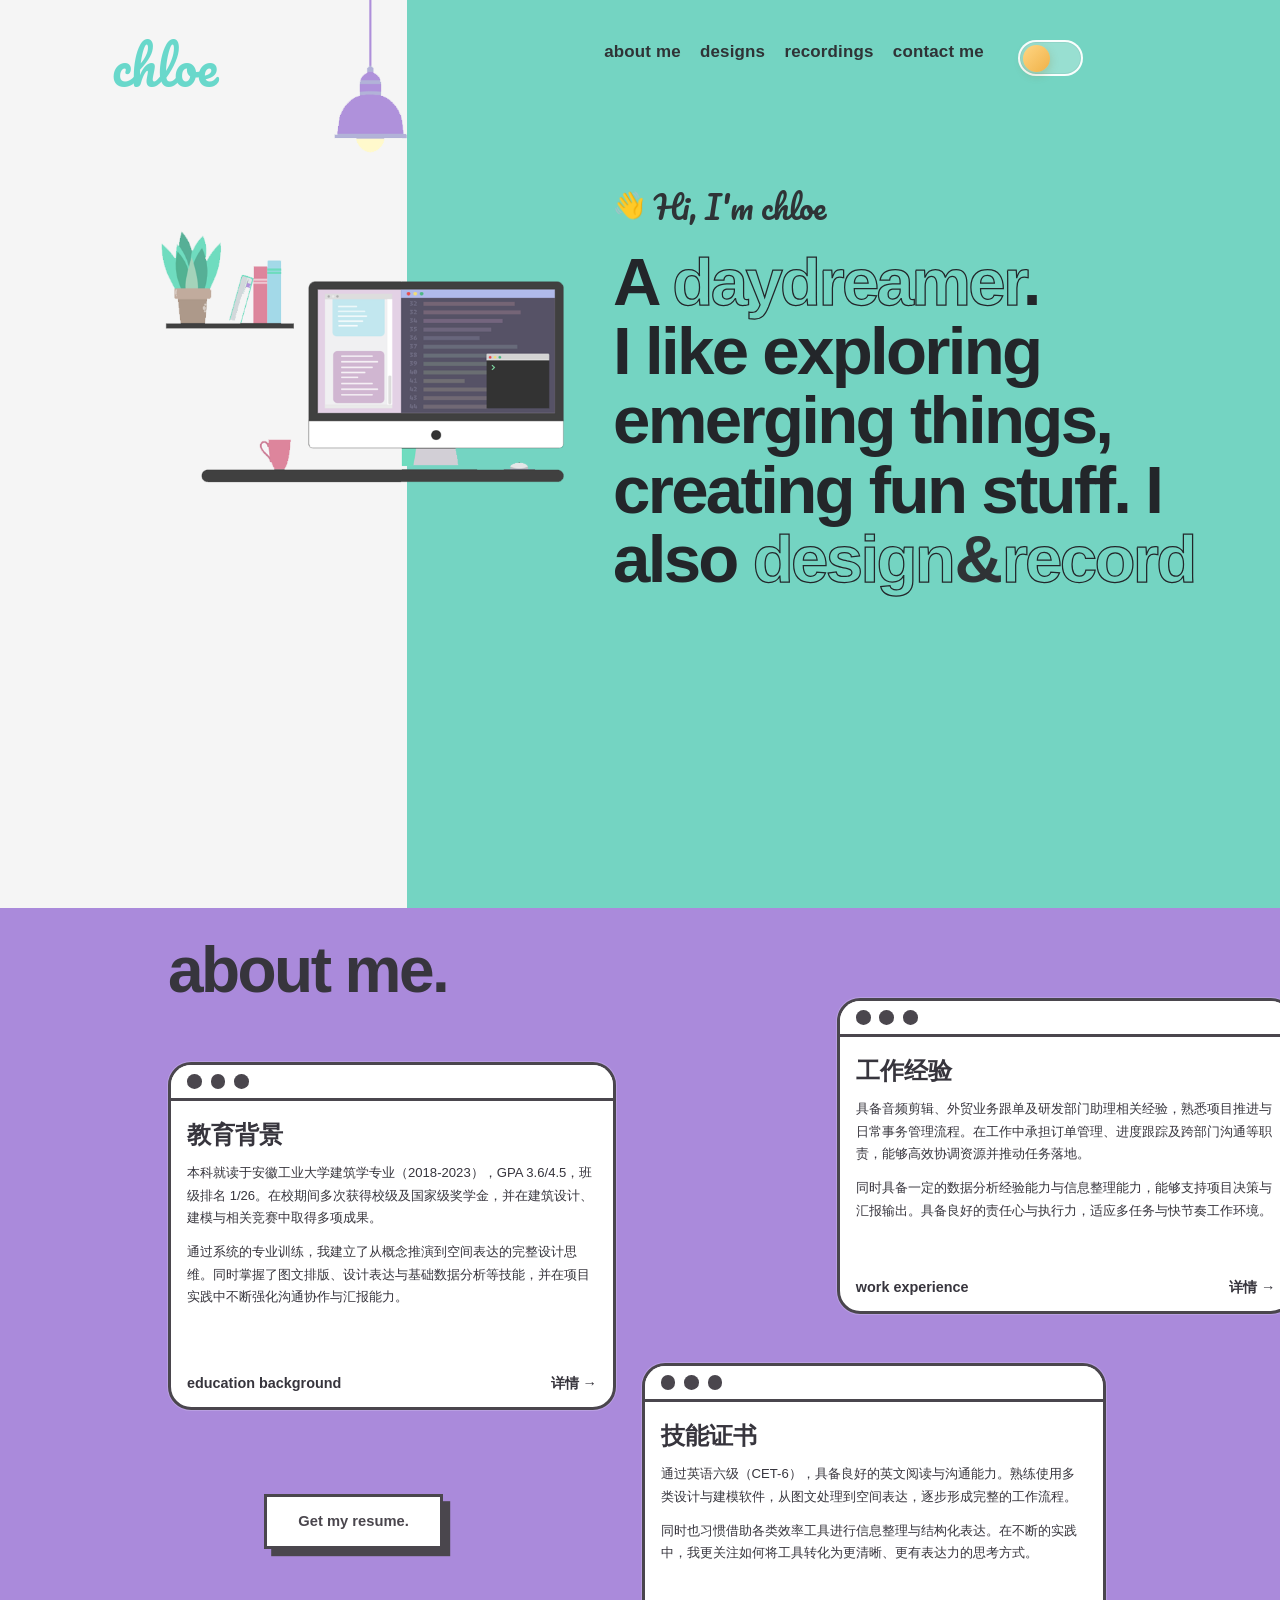
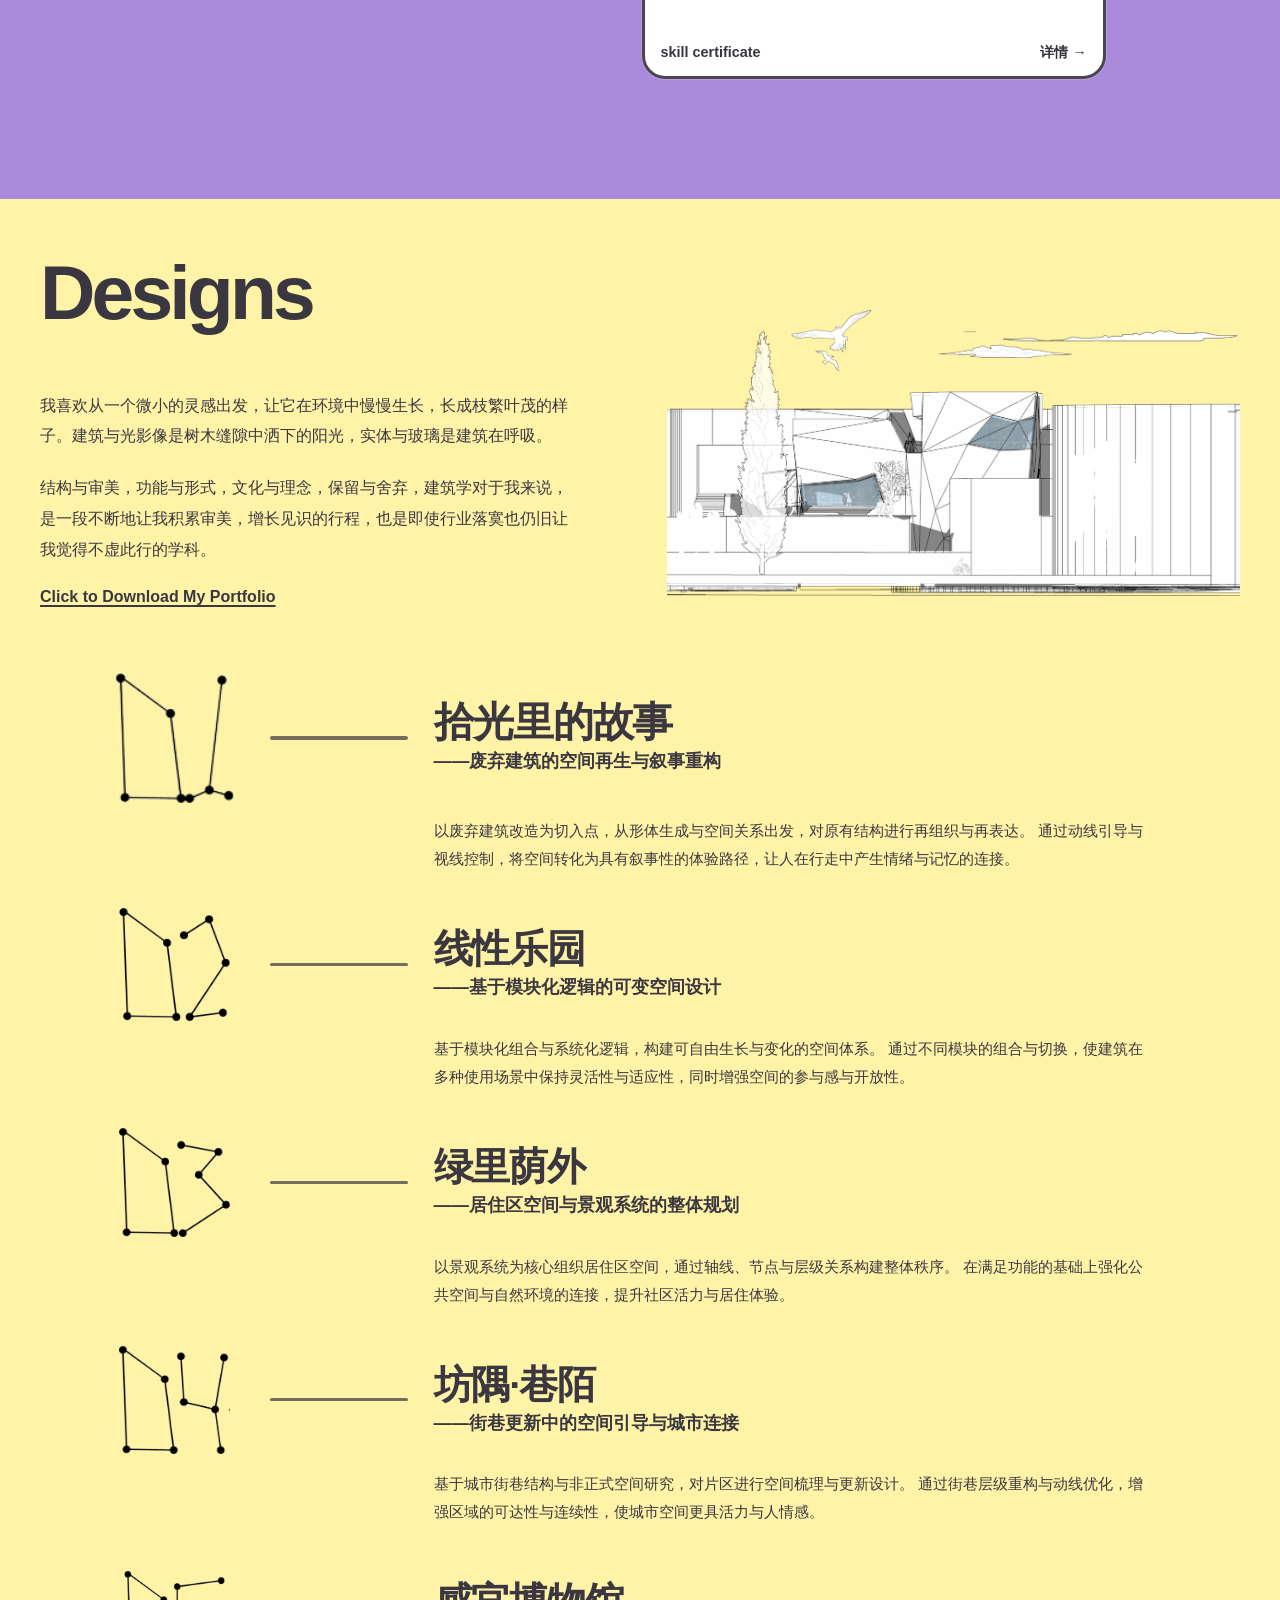
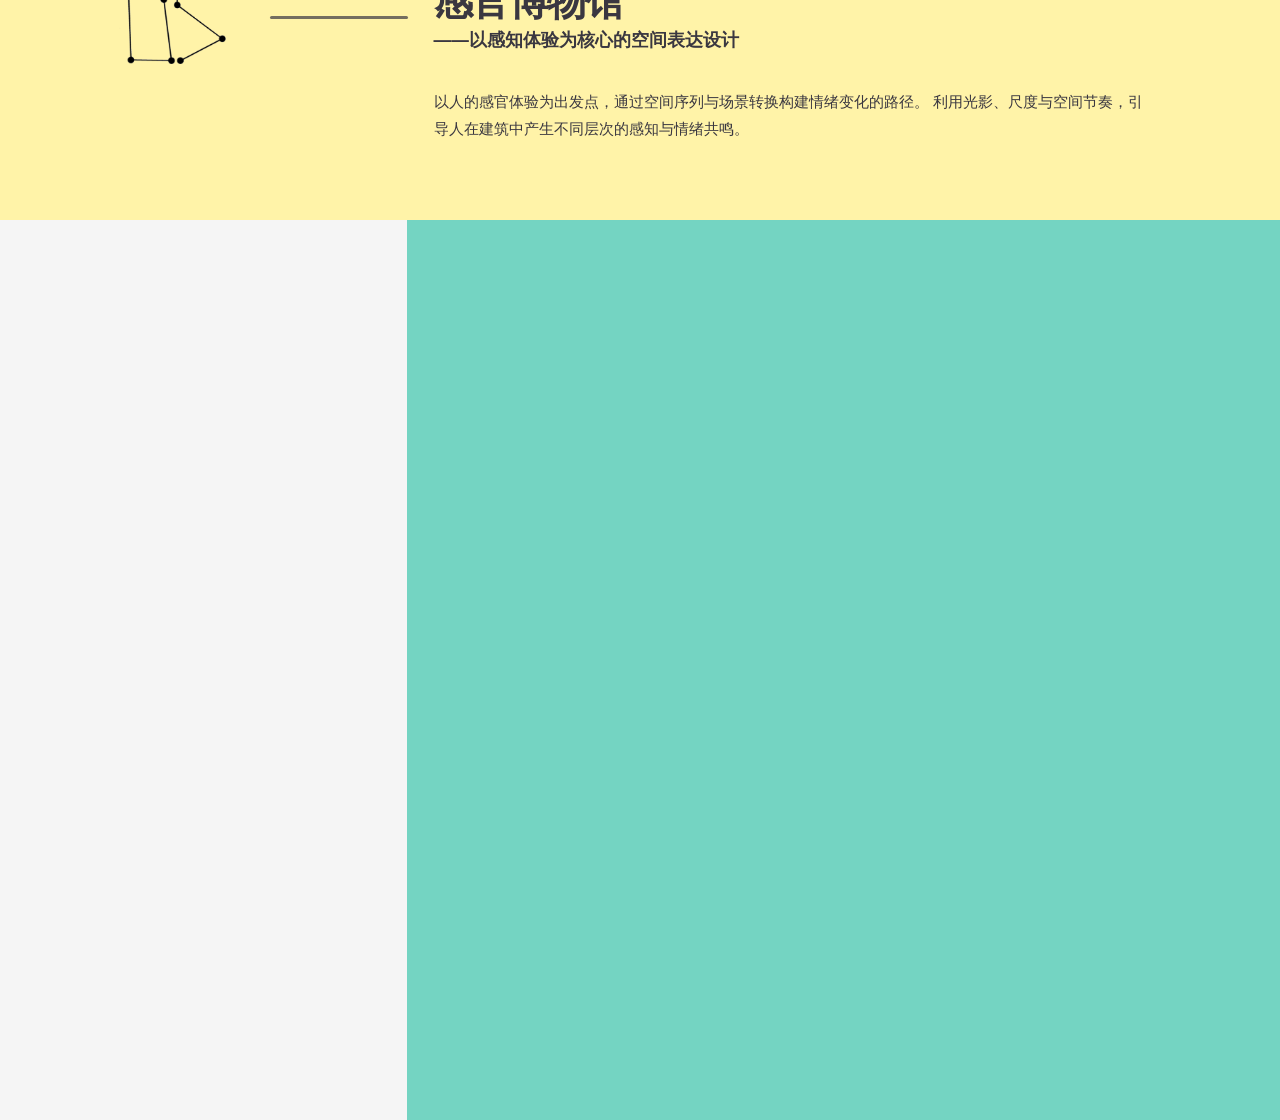
==== commit 5c759933: "Add files via upload" ====
--- a/index.html
+++ b/index.html
@@ -161,15 +161,15 @@
             <span class="intro-wave">👋</span>
             <span class="intro-script">Hi, I'm chloe</span>
           </p>
-          <h1>
-            <span class="hero-line">A <a class="outline-word" href="#about">daydreamer</a>.</span>
-            <span class="hero-line">I like exploring</span>
-            <span class="hero-line">emerging things,</span>
-            <span class="hero-line">creating fun stuff. I</span>
-            <span class="hero-line">also <a class="outline-word" href="#works">design</a><span class="solid-amp">&</span><a class="outline-word" href="#recordings">record</a></span>
-          </h1>
-        </section>
-      </main>
+          <h1>
+            <span class="hero-line">A <a class="outline-word" href="#about">daydreamer</a>.</span>
+            <span class="hero-line">I like exploring</span>
+            <span class="hero-line">emerging things,</span>
+            <span class="hero-line">creating fun stuff. <span class="hero-tail-i">I</span></span>
+            <span class="hero-line"><span class="hero-mobile-also">also</span> <a class="outline-word" href="#works">design</a><span class="solid-amp">&</span><a class="outline-word" href="#recordings">record</a></span>
+          </h1>
+        </section>
+      </main>
 
       <section id="about" class="cards-section">
         <div class="cards-inner">
@@ -467,8 +467,52 @@
           </div>
         </div>
       </footer>
-    </div>
-
-    <script src="./script.js"></script>
-  </body>
-</html>
+    </div>
+
+    <nav class="mobile-nav" aria-label="Mobile navigation">
+      <a class="mobile-nav-link" href="#about" data-section="about">
+        <span class="mobile-nav-icon" aria-hidden="true">
+          <svg viewBox="0 0 24 24" focusable="false">
+            <path d="M7 18.5h10" />
+            <path d="M8.6 6.7a3.4 3.4 0 1 1 6.8 0a3.4 3.4 0 0 1-6.8 0Z" />
+            <path d="M5.2 18c.8-3 3.5-4.8 6.8-4.8s6 1.8 6.8 4.8" />
+          </svg>
+        </span>
+        <span class="mobile-nav-label">about me</span>
+      </a>
+      <a class="mobile-nav-link" href="#works" data-section="works">
+        <span class="mobile-nav-icon" aria-hidden="true">
+          <svg viewBox="0 0 24 24" focusable="false">
+            <rect x="4.5" y="4.5" width="6" height="6" rx="1.4" />
+            <rect x="13.5" y="4.5" width="6" height="6" rx="1.4" />
+            <rect x="4.5" y="13.5" width="6" height="6" rx="1.4" />
+            <rect x="13.5" y="13.5" width="6" height="6" rx="1.4" />
+          </svg>
+        </span>
+        <span class="mobile-nav-label">designs</span>
+      </a>
+      <a class="mobile-nav-link" href="#recordings" data-section="recordings">
+        <span class="mobile-nav-icon" aria-hidden="true">
+          <svg viewBox="0 0 24 24" focusable="false">
+            <rect x="9" y="3.8" width="6" height="10.6" rx="3" />
+            <path d="M6.8 10.7a5.2 5.2 0 0 0 10.4 0" />
+            <path d="M12 15.9v4.3" />
+            <path d="M9 20.2h6" />
+          </svg>
+        </span>
+        <span class="mobile-nav-label">recordings</span>
+      </a>
+      <a class="mobile-nav-link" href="#contact" data-section="contact">
+        <span class="mobile-nav-icon" aria-hidden="true">
+          <svg viewBox="0 0 24 24" focusable="false">
+            <path d="M4.8 7.2h14.4a1.8 1.8 0 0 1 1.8 1.8v8a1.8 1.8 0 0 1-1.8 1.8H4.8A1.8 1.8 0 0 1 3 17V9a1.8 1.8 0 0 1 1.8-1.8Z" />
+            <path d="m5.2 8.1 6.2 5.1a1 1 0 0 0 1.3 0l6.1-5.1" />
+          </svg>
+        </span>
+        <span class="mobile-nav-label">contact</span>
+      </a>
+    </nav>
+
+    <script src="./script.js"></script>
+  </body>
+</html>
--- a/styles.css
+++ b/styles.css
@@ -79,11 +79,15 @@
   text-decoration: none;
 }
 
-.page-shell {
-  width: 100%;
-  margin: 0 auto;
-  padding: 0;
-}
+.page-shell {
+  width: 100%;
+  margin: 0 auto;
+  padding: 0;
+}
+
+.mobile-nav {
+  display: none;
+}
 
 @media (min-width: 901px) {
   .page-shell {
@@ -1782,9 +1786,28 @@
 }
 
 @media (max-width: 760px) {
-  body {
-    background:
-      linear-gradient(
+  .page-shell {
+    position: relative;
+  }
+
+  .page-shell::after {
+    content: "";
+    display: block;
+    height: calc(100vh - 6.35rem - env(safe-area-inset-bottom));
+  }
+
+  .page-shell > :not(.site-footer) {
+    position: relative;
+    z-index: 1;
+  }
+
+  body {
+    padding-bottom: calc(6.35rem + env(safe-area-inset-bottom));
+  }
+
+  body {
+    background:
+      linear-gradient(
         180deg,
         var(--bg-left) 0,
         var(--bg-left) 42%,
@@ -1793,26 +1816,133 @@
       );
   }
 
-  .hero {
-    background:
-      linear-gradient(
-        180deg,
-        var(--bg-left) 0,
+  .hero {
+    position: relative;
+    z-index: 2;
+    overflow: hidden;
+    background:
+      linear-gradient(
+        180deg,
+        var(--bg-left) 0,
         var(--bg-left) 42%,
         var(--bg-right) 42%,
         var(--bg-right) 100%
       );
   }
 
-  .site-nav {
-    justify-content: flex-start;
-    font-size: 0.92rem;
-    gap: 0.7rem 1rem;
-  }
-
-  .hero-scene {
-    min-height: 28rem;
-  }
+  .site-nav {
+    display: none;
+  }
+
+  .site-nav a,
+  .hero-line {
+    white-space: normal;
+  }
+
+  .site-header {
+    min-height: 0;
+    grid-template-columns: 1fr auto;
+    align-items: center;
+    z-index: 20;
+    padding-bottom: 0;
+    padding-top: calc(env(safe-area-inset-top) + 0.95rem + 0.5cm);
+    background: var(--bg-left);
+  }
+
+  .mobile-nav {
+    position: fixed;
+    left: 0;
+    right: 0;
+    bottom: 0;
+    z-index: 120;
+    display: grid;
+    grid-template-columns: repeat(4, minmax(0, 1fr));
+    gap: 0.25rem;
+    align-items: stretch;
+    padding: 0.85rem 0.75rem calc(0.85rem + env(safe-area-inset-bottom));
+    border-top: 2px solid rgba(47, 51, 54, 0.22);
+    background: rgba(255, 252, 249, 0.96);
+    box-shadow: 0 -12px 28px rgba(48, 54, 60, 0.08);
+    backdrop-filter: blur(14px);
+  }
+
+  body[data-theme="night"] .mobile-nav {
+    border-top-color: rgba(255, 255, 255, 0.14);
+    background: rgba(35, 31, 38, 0.94);
+    box-shadow: 0 -14px 30px rgba(0, 0, 0, 0.22);
+  }
+
+  .mobile-nav-link {
+    display: grid;
+    justify-items: center;
+    gap: 0.32rem;
+    padding: 0.25rem 0.15rem;
+    color: #454349;
+    text-align: center;
+    transition:
+      color 180ms ease,
+      transform 180ms ease;
+  }
+
+  body[data-theme="night"] .mobile-nav-link {
+    color: rgba(244, 238, 242, 0.84);
+  }
+
+  .mobile-nav-link.is-active {
+    color: #23262a;
+  }
+
+  body[data-theme="night"] .mobile-nav-link.is-active {
+    color: #ffffff;
+  }
+
+  .mobile-nav-link:active {
+    transform: translateY(1px);
+  }
+
+  .mobile-nav-icon {
+    display: inline-grid;
+    place-items: center;
+    width: 2.45rem;
+    height: 2.45rem;
+    border-radius: 999px;
+    background: rgba(111, 220, 191, 0.14);
+    color: inherit;
+  }
+
+  body[data-theme="night"] .mobile-nav-icon {
+    background: rgba(168, 148, 232, 0.16);
+  }
+
+  .mobile-nav-link.is-active .mobile-nav-icon {
+    background: rgba(111, 220, 191, 0.26);
+  }
+
+  body[data-theme="night"] .mobile-nav-link.is-active .mobile-nav-icon {
+    background: rgba(168, 148, 232, 0.28);
+  }
+
+  .mobile-nav-icon svg {
+    width: 1.3rem;
+    height: 1.3rem;
+    fill: none;
+    stroke: currentColor;
+    stroke-width: 1.8;
+    stroke-linecap: round;
+    stroke-linejoin: round;
+  }
+
+  .mobile-nav-label {
+    font-size: 0.72rem;
+    font-weight: 800;
+    letter-spacing: 0.02em;
+    line-height: 1.1;
+  }
+
+  .hero-scene {
+    min-height: 24rem;
+    overflow: hidden;
+  }
 
   .scene-group {
     left: 60%;
@@ -1826,9 +1956,25 @@
     transform: scale(0.62);
   }
 
-  .hero-copy {
-    padding: 3rem 1rem 2rem;
-  }
+  .hero-copy {
+    margin-top: 0;
+    margin-bottom: -4.4cm;
+    transform: translateY(-7cm);
+    background: var(--bg-right);
+    padding: calc(1.45rem + 1.5cm) 1rem 0.7rem;
+  }
+
+  .hero-tail-i {
+    display: none;
+  }
+
+  .hero-mobile-also {
+    white-space: nowrap;
+  }
+
+  .hero-mobile-also::before {
+    content: "I ";
+  }
 
   .intro {
     font-size: 1.2rem;
@@ -1839,75 +1985,202 @@
     line-height: 1.06;
   }
 
-  .cards-section {
-    margin-inline: -1rem;
-    padding-inline: 1rem;
-  }
-
-  .cards-inner {
-    width: 100%;
-    padding-top: 5.2rem;
-  }
-
-  .browser-card {
-    width: 100%;
-    height: auto;
-    margin-bottom: 1.25rem;
-  }
-
-  .browser-content {
-    gap: 1rem;
-  }
-
-  .browser-copy {
-    margin-top: 0;
-  }
-
-  .download-card {
-    width: 100%;
-    min-width: 0;
-  }
+  .cards-section {
+    position: relative;
+    z-index: 3;
+    isolation: isolate;
+    margin-inline: -1rem;
+    min-height: auto;
+    padding: 1rem 1rem 2rem;
+    padding-inline: 1rem;
+    overflow: hidden;
+    background: #aa8adb !important;
+  }
+
+  body[data-theme="night"] .cards-section {
+    background: #564277 !important;
+  }
+
+  .cards-section::before {
+    display: none;
+  }
+
+  .cards-section::after {
+    content: "";
+    position: absolute;
+    inset: 0;
+    background: #aa8adb;
+    z-index: 0;
+    pointer-events: none;
+  }
+
+  .cards-inner {
+    position: relative;
+    z-index: 1;
+    width: 100%;
+    min-height: auto;
+    display: grid;
+    justify-items: center;
+    gap: 1.25rem;
+    padding-top: 1rem;
+    overflow: hidden;
+    background: #aa8adb;
+  }
+
+  .cards-inner::before {
+    content: "";
+    position: absolute;
+    inset: 0;
+    background: #aa8adb;
+    z-index: 0;
+    pointer-events: none;
+  }
+
+  body[data-theme="night"] .cards-section::after,
+  body[data-theme="night"] .cards-inner,
+  body[data-theme="night"] .cards-inner::before {
+    background: #564277;
+  }
+
+  .cards-title {
+    position: static;
+    z-index: 2;
+    width: min(30rem, calc(100% - 1.5rem));
+    margin: 0 auto 0.35rem;
+    color: #fffdfc;
+  }
+
+  body[data-theme="night"] .cards-title {
+    color: #fffdfc;
+  }
+
+  .browser-card {
+    position: static;
+    left: auto;
+    top: auto;
+    z-index: 2;
+    width: min(30rem, calc(100% - 1.5rem));
+    height: auto;
+    margin: 0 auto 1.25rem;
+    background: #ffffff;
+  }
+
+  body[data-theme="night"] .browser-card {
+    background: #564277;
+    border-color: rgba(255, 255, 255, 0.92);
+    box-shadow: none;
+  }
+
+  body[data-theme="night"] .browser-bar {
+    border-bottom-color: rgba(255, 255, 255, 0.9);
+    background: transparent;
+  }
+
+  body[data-theme="night"] .browser-bar span {
+    background: #fffdfc;
+  }
+
+  body[data-theme="night"] .browser-content h3,
+  body[data-theme="night"] .browser-content p,
+  body[data-theme="night"] .card-meta {
+    color: #fffdfc;
+  }
+
+  .browser-content {
+    height: auto;
+    gap: 1rem;
+  }
+
+  .browser-copy {
+    margin-top: 0;
+  }
+
+  .card-meta {
+    align-items: end;
+    gap: 0.8rem;
+  }
+
+  .card-meta a {
+    margin-left: auto;
+    align-self: flex-end;
+  }
+
+  .download-card {
+    width: min(22rem, calc(100% - 2.5rem));
+    min-width: 0;
+    margin: 0 auto;
+  }
 
   .download-card-face {
     width: 100%;
     min-width: 0;
   }
 
-  .designs-section {
-    margin-inline: -1rem;
-    padding: 4rem 1rem;
-  }
-
-  .designs-intro,
-  .projects-list {
-    width: 100%;
-  }
-
-  .designs-intro {
-    min-height: auto;
-    padding: 3.5rem 0 1.5rem;
-  }
-
-  .designs-copy p {
-    font-size: 1.05rem;
-    line-height: 1.8;
-  }
-
-  .designs-link {
-    font-size: 1.25rem;
-  }
-
-  .project-item {
-    grid-template-columns: 1fr;
-    gap: 1rem;
-    padding: 0;
-  }
-
-  .project-head {
-    grid-template-columns: 1fr;
-    gap: 0.9rem;
-    align-items: start;
-  }
+  .designs-section {
+    margin-inline: 0;
+    padding: 4rem 1.45rem;
+  }
+
+  .designs-intro,
+  .projects-list {
+    width: min(100%, calc(100vw - 2.9rem));
+  }
+
+  .projects-list {
+    transform: none;
+  }
+
+  .project-head,
+  .project-content {
+    transform: translateY(0.5cm);
+  }
+
+  .designs-visual-image,
+  .designs-visual-art {
+    max-width: 100%;
+    margin-inline: auto;
+  }
+
+  .designs-intro {
+    min-height: auto;
+    padding: calc(2rem - 0.3cm) 0 0.35rem;
+  }
+
+  .designs-copy h2 {
+    transform: translateY(-0.45cm);
+  }
+
+  .designs-copy p {
+    font-size: 1.05rem;
+    line-height: 1.8;
+  }
+
+  .designs-link {
+    font-size: 1.25rem;
+  }
+
+  .designs-copy p,
+  .designs-link,
+  .designs-visual {
+    transform: translateY(-0.3cm);
+  }
+
+  .project-item {
+    grid-template-columns: 1fr;
+    gap: 1rem;
+    padding: 0;
+  }
+
+  .project-index,
+  .project-rule {
+    display: none;
+  }
+
+  .project-head {
+    grid-template-columns: 1fr;
+    gap: 0.9rem;
+    align-items: start;
+  }
 
   .project-index {
     justify-content: flex-start;
@@ -1936,19 +2209,47 @@
     padding-left: 0;
   }
 
-  .project-content p:last-child {
-    font-size: 1rem;
-  }
-
-  .site-footer {
-    margin-inline: -1rem;
-    padding: 3rem 1rem 3.5rem;
-    min-height: auto;
-  }
-
-  .contact-panel {
-    padding: 2.25rem 1.5rem 2rem;
-  }
+  .project-content p:last-child {
+    font-size: 1rem;
+  }
+
+  .project-title-link {
+    overflow-wrap: anywhere;
+  }
+
+  .project-item-featured .project-title-link {
+    white-space: nowrap;
+  }
+
+  .site-footer {
+    position: fixed;
+    left: 0;
+    right: 0;
+    bottom: -0.35cm;
+    width: 100%;
+    margin: 0;
+    z-index: 0;
+    min-height: 100vh;
+    padding: 3rem 1rem calc(6.35rem + 1.25rem + env(safe-area-inset-bottom));
+    align-items: flex-end;
+  }
+
+  body[data-theme="night"] .site-footer {
+    background: #814b79;
+  }
+
+  body[data-theme="night"] .contact-panel {
+    width: min(30rem, calc(100% - 2rem));
+    margin-inline: auto;
+    background: #2b292d;
+    color: #fffdfc;
+    border-radius: 2rem;
+  }
+
+  .contact-panel {
+    margin-top: 0.1cm;
+    padding: 2.25rem 1.5rem 2rem;
+  }
 
   .contact-copy h2 {
     margin-bottom: 1.4rem;
@@ -1977,7 +2278,7 @@
 @media (max-width: 520px) {
   .site-header {
     gap: 0.8rem;
-    padding: calc(env(safe-area-inset-top) + 1rem) 1rem 0;
+    padding: calc(env(safe-area-inset-top) + 1rem + 0.5cm) 1rem 0;
   }
 
   .logo {
@@ -2004,8 +2305,28 @@
     gap: 0.5rem 0.85rem;
   }
 
+  .mobile-nav {
+    padding-inline: 0.45rem;
+    gap: 0.12rem;
+  }
+
+  .mobile-nav-icon {
+    width: 2.22rem;
+    height: 2.22rem;
+  }
+
+  .mobile-nav-icon svg {
+    width: 1.18rem;
+    height: 1.18rem;
+  }
+
+  .mobile-nav-label {
+    font-size: 0.64rem;
+  }
+
   .hero-scene {
-    min-height: 22rem;
+    min-height: 18rem;
+    overflow: hidden;
   }
 
   .scene-art {
@@ -2015,15 +2336,39 @@
   }
 
   .hero-copy {
-    padding: 2.25rem 0.85rem 1.75rem;
+    margin-top: 0;
+    margin-bottom: -4.4cm;
+    transform: translateY(-7cm);
+    background: var(--bg-right);
+    padding: calc(1.1rem + 1.5cm) 0.85rem 0.5rem;
   }
 
   .intro {
     font-size: 1rem;
   }
 
+  .intro-script {
+    font-size: clamp(1.5rem, 8vw, 1.9rem);
+  }
+
   .hero-copy h1 {
     font-size: clamp(2.15rem, 11vw, 3rem);
+  }
+
+  .cards-section {
+    padding-top: 0.9rem;
+  }
+
+  .cards-inner {
+    padding-top: 0.8rem;
+  }
+
+  .browser-card {
+    width: min(28rem, calc(100% - 1rem));
+  }
+
+  .download-card {
+    width: min(20rem, calc(100% - 2rem));
   }
 
   .browser-content {
@@ -2056,6 +2401,16 @@
     line-height: 1.72;
   }
 
+  .designs-section {
+    margin-inline: 0;
+    padding: calc(2.5rem - 0.3cm) 1.15rem;
+  }
+
+  .designs-intro,
+  .projects-list {
+    width: min(100%, calc(100vw - 2.3rem));
+  }
+
   .designs-link {
     display: block;
     width: 100%;
@@ -2078,26 +2433,32 @@
   }
 
   .contact-panel {
-    padding: 2rem 1rem calc(1.85rem + env(safe-area-inset-bottom));
+    padding: 1.75rem 1rem calc(1.2rem + env(safe-area-inset-bottom));
     border-radius: 2rem;
   }
 
+  body[data-theme="night"] .contact-panel {
+    width: min(30rem, calc(100% - 2.5rem));
+    padding: 1.75rem 1rem calc(1.2rem + env(safe-area-inset-bottom));
+    border-radius: 2rem;
+  }
+
   .contact-copy {
-    padding-bottom: 1.5rem;
+    padding-bottom: 1.1rem;
   }
 
   .contact-big-title {
     position: static;
-    margin-top: 1rem;
-    font-size: clamp(2.55rem, 14vw, 3.1rem);
+    margin-top: 0.55rem;
+    font-size: clamp(2.35rem, 13vw, 2.85rem);
     line-height: 0.94;
   }
 
   .contact-figure {
-    min-height: 16rem;
+    min-height: 14.8rem;
   }
 
   .contact-portal {
-    width: min(15rem, 100%);
+    width: min(14.2rem, 100%);
   }
 }
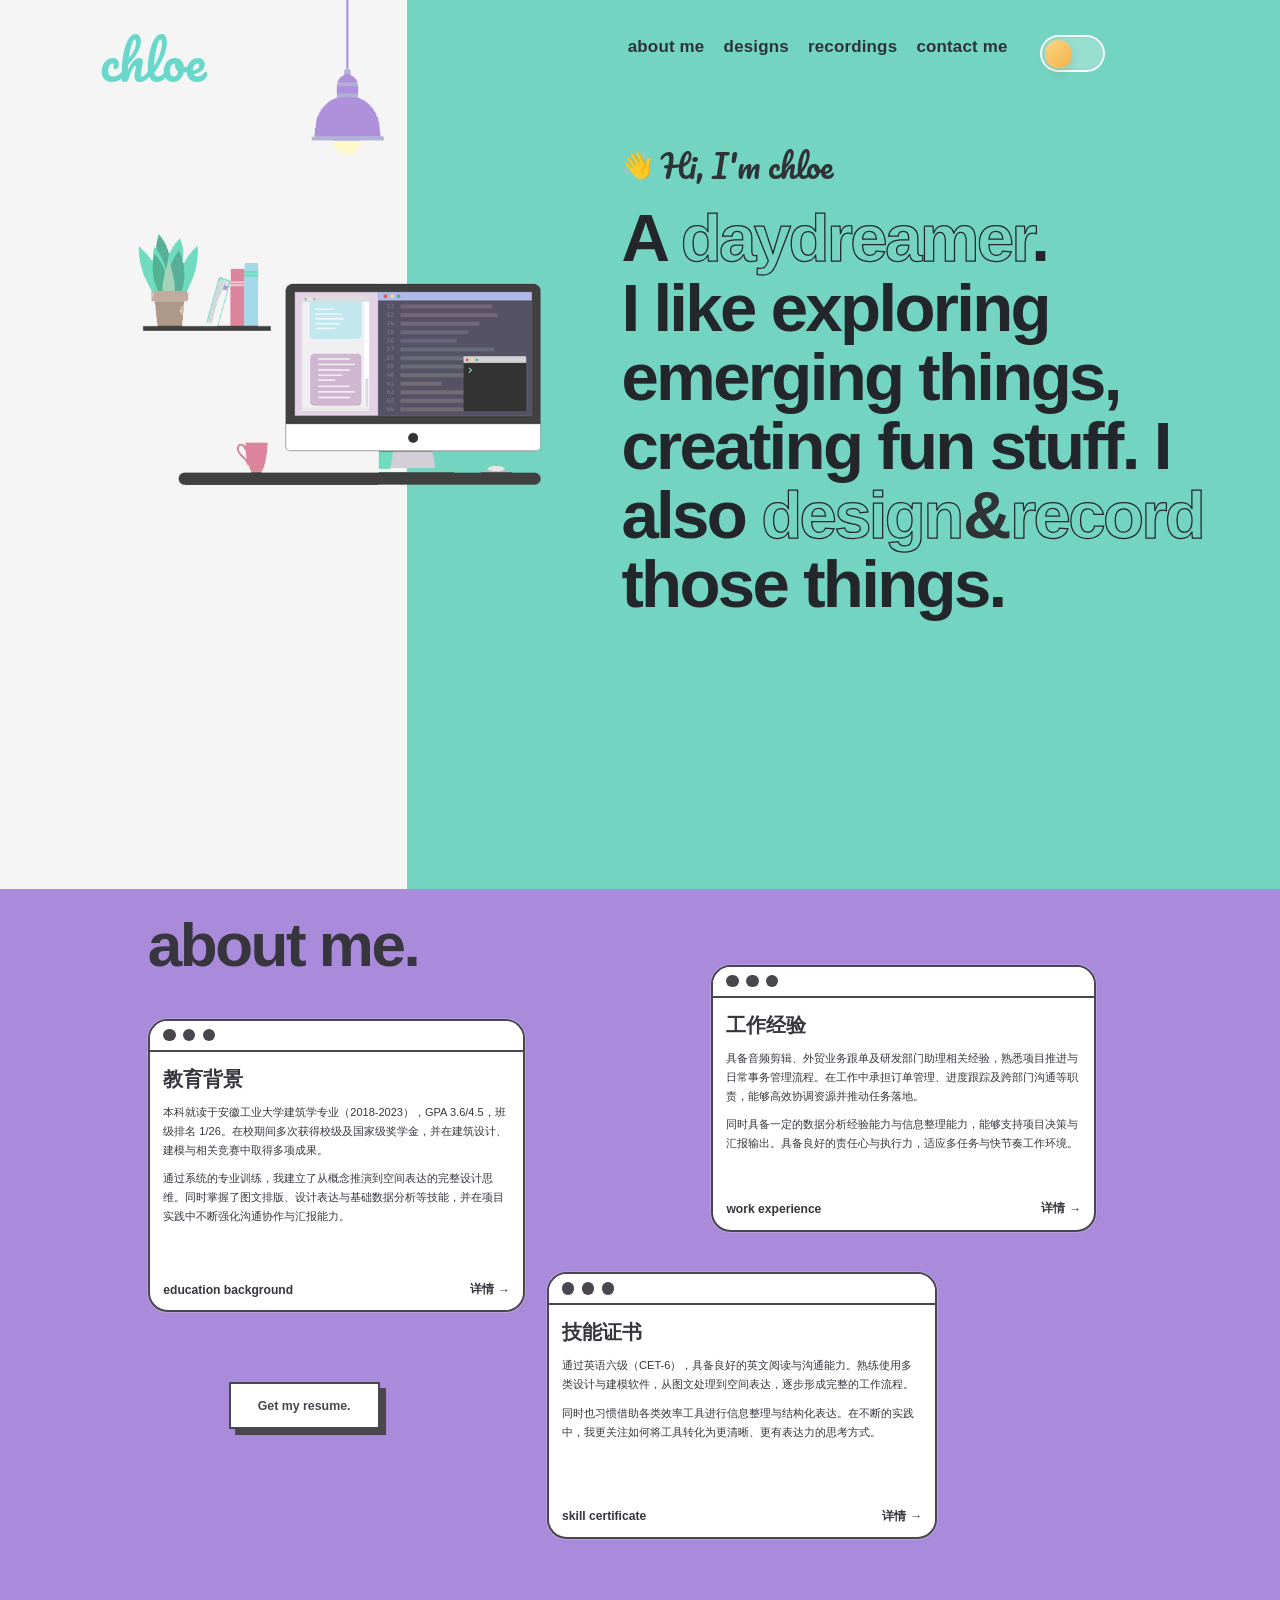
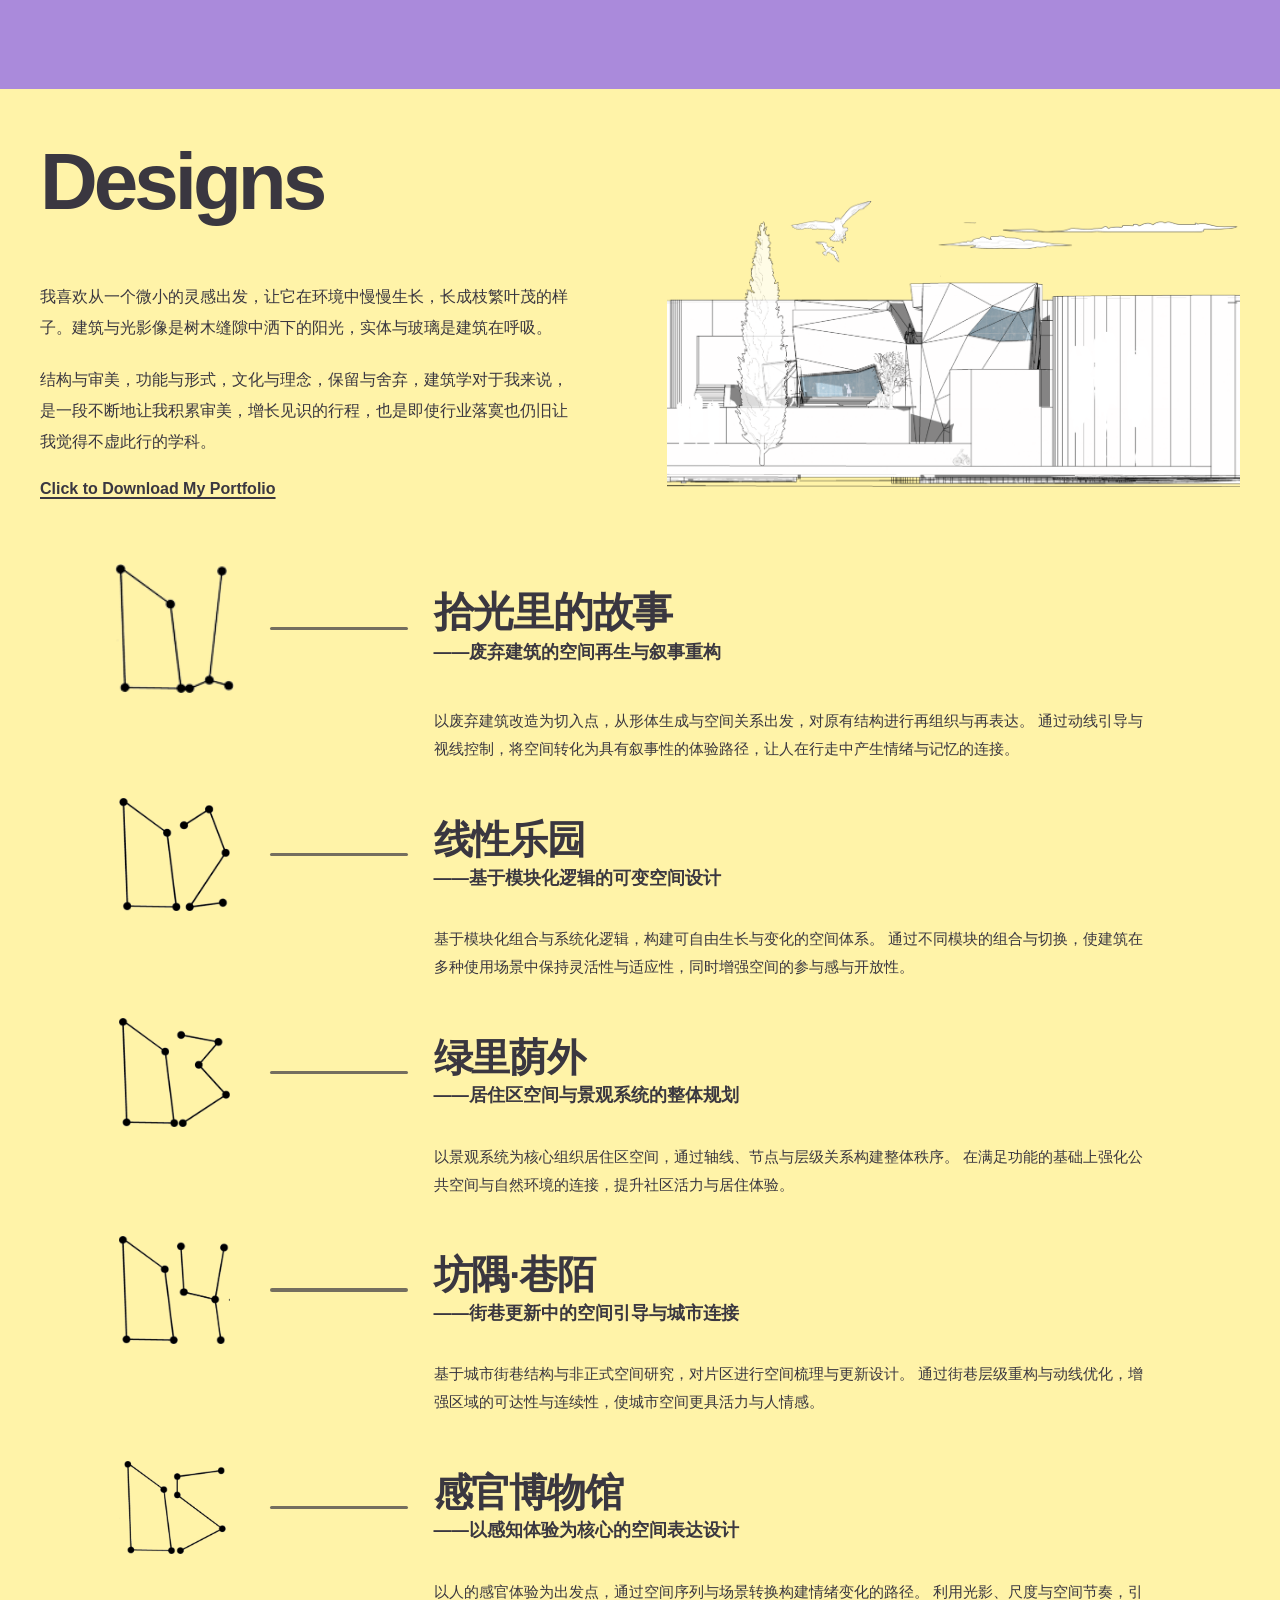
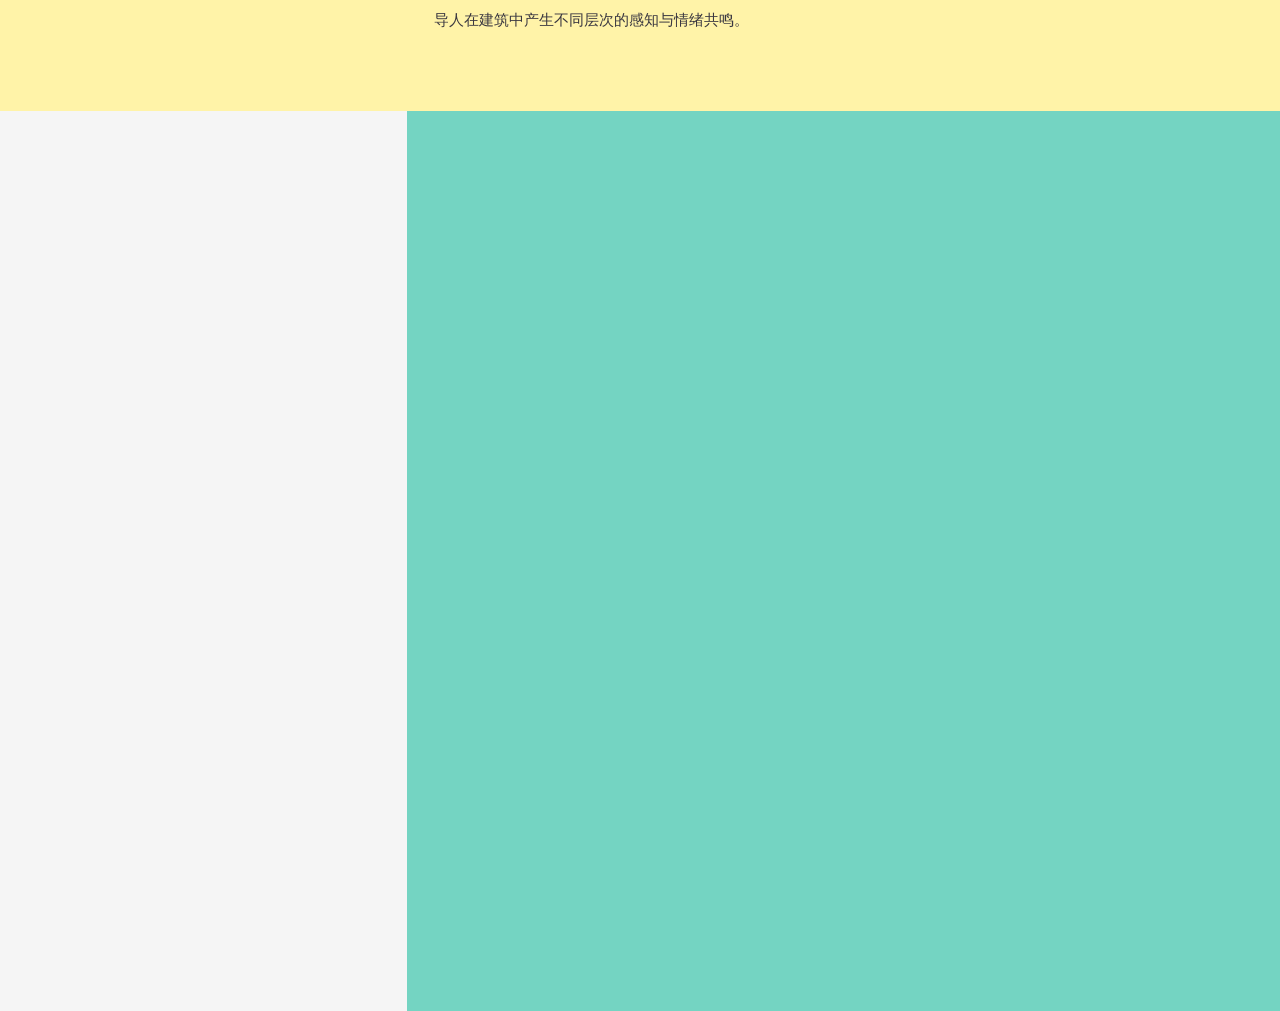
==== commit 28a91b78: "Add files via upload" ====
--- a/index.html
+++ b/index.html
@@ -23,7 +23,7 @@
         <nav class="site-nav" aria-label="Primary navigation">
           <a href="#about">about me</a>
           <a href="#works">designs</a>
-          <a href="#recordings">recordings</a>
+          <a aria-disabled="true">recordings</a>
           <a href="#contact">contact me</a>
         </nav>
         <button
@@ -162,11 +162,12 @@
             <span class="intro-script">Hi, I'm chloe</span>
           </p>
           <h1>
-            <span class="hero-line">A <a class="outline-word" href="#about">daydreamer</a>.</span>
+            <span class="hero-line">A <a class="outline-word hero-about-link" href="#about">daydreamer</a>.</span>
             <span class="hero-line">I like exploring</span>
             <span class="hero-line">emerging things,</span>
             <span class="hero-line">creating fun stuff. <span class="hero-tail-i">I</span></span>
-            <span class="hero-line"><span class="hero-mobile-also">also</span> <a class="outline-word" href="#works">design</a><span class="solid-amp">&</span><a class="outline-word" href="#recordings">record</a></span>
+            <span class="hero-line"><span class="hero-mobile-also">also</span> <a class="outline-word" href="#works">design</a><span class="solid-amp">&</span><a class="outline-word" aria-disabled="true">record</a></span>
+            <span class="hero-line">those things.</span>
           </h1>
         </section>
       </main>
@@ -491,7 +492,7 @@
         </span>
         <span class="mobile-nav-label">designs</span>
       </a>
-      <a class="mobile-nav-link" href="#recordings" data-section="recordings">
+      <a class="mobile-nav-link" aria-disabled="true">
         <span class="mobile-nav-icon" aria-hidden="true">
           <svg viewBox="0 0 24 24" focusable="false">
             <rect x="9" y="3.8" width="6" height="10.6" rx="3" />
--- a/styles.css
+++ b/styles.css
@@ -15,10 +15,16 @@
   --shadow: 0 30px 60px rgba(54, 66, 75, 0.14);
   --hero-split: 31.8%;
   --hero-outline: #23262a;
-  --hero-script: #2f3336;
-  --toggle-border: rgba(255, 255, 255, 0.95);
-  --toggle-fill: rgba(255, 255, 255, 0.26);
-}
+  --hero-script: #2f3336;
+  --toggle-border: rgba(255, 255, 255, 0.95);
+  --toggle-fill: rgba(255, 255, 255, 0.26);
+  --desktop-scale: 1;
+  --desktop-header-scale: 1;
+  --desktop-scene-scale: 1;
+  --desktop-cards-scale: 1;
+  --desktop-designs-scale: 1;
+  --desktop-contact-scale: 1;
+}
 
 body[data-theme="night"] {
   --bg-left: #242228;
@@ -112,7 +118,7 @@
   }
 }
 
-.site-header {
+.site-header {
   position: absolute;
   top: 0;
   left: 0;
@@ -121,9 +127,13 @@
   display: grid;
   grid-template-columns: var(--hero-split) 1fr auto;
   align-items: start;
-  gap: 1rem;
-  min-height: 10.5rem;
-  padding: calc(7.2rem - 2cm) calc(5.2rem + 3cm) 0 2.3rem;
+  gap: calc(1rem * var(--desktop-header-scale));
+  min-height: calc(10.5rem * var(--desktop-header-scale));
+  padding:
+    calc((7.2rem - 2cm) * var(--desktop-header-scale))
+    calc((5.2rem + 3cm) * var(--desktop-header-scale))
+    0
+    calc(2.3rem * var(--desktop-header-scale));
   background:
     linear-gradient(
       90deg,
@@ -134,10 +144,10 @@
     );
 }
 
-.logo {
-  font-family: "Pacifico", cursive;
-  justify-self: start;
-  margin-left: 2cm;
+.logo {
+  font-family: "Pacifico", cursive;
+  justify-self: start;
+  margin-left: calc(2cm * var(--desktop-header-scale));
   font-size: clamp(3.15rem, 4vw, 4.35rem);
   color: var(--logo);
   line-height: 1;
@@ -262,11 +272,11 @@
   z-index: 2;
 }
 
-.scene-art {
-  position: absolute;
-  right: -13rem;
-  top: -5cm;
-  width: min(42.25rem, 35.5vw);
+.scene-art {
+  position: absolute;
+  right: calc(-13rem * var(--desktop-scene-scale));
+  top: calc(-5cm * var(--desktop-scene-scale));
+  width: min(calc(42.25rem * var(--desktop-scene-scale)), 35.5vw);
   aspect-ratio: 670 / 850;
   transform-origin: right top;
   z-index: 4;
@@ -848,7 +858,7 @@
   z-index: 3;
 }
 
-.hero-copy {
+.hero-copy {
   position: relative;
   flex: 1 1 auto;
   min-height: 100vh;
@@ -857,16 +867,20 @@
   justify-content: flex-start;
   align-items: flex-start;
   z-index: 1;
-  padding: calc(13.2rem - 5cm) 0 4rem calc(22% - 2cm);
+  padding:
+    calc((11.2rem - 5cm) * var(--desktop-scale))
+    0
+    calc(4rem * var(--desktop-scale))
+    calc(22% - (2cm * var(--desktop-scale)));
   font-family: "Microsoft YaHei", "微软雅黑", sans-serif;
 }
 
-.intro {
-  display: flex;
-  align-items: center;
-  gap: 0.55rem;
-  margin: 0 0 1.55rem;
-}
+.intro {
+  display: flex;
+  align-items: center;
+  gap: calc(0.55rem * var(--desktop-scale));
+  margin: 0 0 calc(1.55rem * var(--desktop-scale));
+}
 
 .intro-wave {
   font-size: clamp(1.6rem, 1.9vw, 2rem);
@@ -946,28 +960,31 @@
   display: none;
 }
 
-.cards-section {
-  position: relative;
-  margin: 0 calc(50% - 50vw);
-  padding: 1.7rem 0 1.1rem;
-  background: #aa8adb;
-  overflow: hidden;
-  min-height: calc(1080px - 5cm);
-  display: flex;
-  align-items: flex-start;
-}
+.cards-section {
+  position: relative;
+  margin: 0 calc(50% - 50vw);
+  padding:
+    calc(1.7rem * var(--desktop-cards-scale))
+    0
+    calc(1.1rem * var(--desktop-cards-scale));
+  background: #aa8adb;
+  overflow: hidden;
+  min-height: calc((760px * var(--desktop-cards-scale)) + 10rem);
+  display: flex;
+  align-items: flex-start;
+}
 
 body[data-theme="night"] .cards-section {
   background: #564277;
 }
 
-.cards-section::before {
+.cards-section::before {
   content: "";
   position: absolute;
   top: 0;
   left: 50%;
-  width: 1980px;
-  height: 1000px;
+  width: calc(1980px * var(--desktop-cards-scale));
+  height: calc(1000px * var(--desktop-cards-scale));
   transform: translateX(-50%);
   background: #aa8adb;
   z-index: 0;
@@ -978,22 +995,22 @@
   background: #564277;
 }
 
-.cards-inner {
-  position: relative;
-  width: min(1520px, calc(100vw - 5rem));
-  min-height: 760px;
+.cards-inner {
+  position: relative;
+  width: min(calc(1520px * var(--desktop-cards-scale)), calc(100vw - 5rem));
+  min-height: calc(760px * var(--desktop-cards-scale));
   margin: 0 auto;
   transform: translateY(0);
   font-family: "Microsoft YaHei", "微软雅黑", sans-serif;
   color: #37353d;
 }
 
-.cards-title {
-  margin: 0;
-  position: absolute;
-  left: 8rem;
-  top: 0.3rem;
-  font-size: clamp(3.6rem, 5vw, 4.6rem);
+.cards-title {
+  margin: 0;
+  position: absolute;
+  left: calc(8rem * var(--desktop-cards-scale));
+  top: calc(0.3rem * var(--desktop-cards-scale));
+  font-size: calc(4.6rem * var(--desktop-cards-scale));
   line-height: 0.95;
   font-weight: 700;
   letter-spacing: -0.04em;
@@ -1003,11 +1020,11 @@
   color: #fffdfc;
 }
 
-.browser-card {
-  position: absolute;
-  background: #ffffff;
-  border: 3px solid #4a464d;
-  border-radius: 1.45rem;
+.browser-card {
+  position: absolute;
+  background: #ffffff;
+  border: calc(3px * var(--desktop-cards-scale)) solid #4a464d;
+  border-radius: calc(1.45rem * var(--desktop-cards-scale));
   overflow: hidden;
   box-shadow: 0 0 0 1px rgba(255, 255, 255, 0.18);
 }
@@ -1018,34 +1035,34 @@
   box-shadow: none;
 }
 
-.card-education {
-  left: 8rem;
-  top: 7.9rem;
-  width: 28rem;
-  height: 21.8rem;
-}
-
-.card-experience {
-  left: 49.8rem;
-  top: 3.9rem;
-  width: 28.6rem;
-  height: 19.8rem;
-}
-
-.card-skill {
-  left: 37.6rem;
-  top: calc(24.35rem + 1cm);
-  width: 29rem;
-  height: 19.8rem;
-}
-
-.browser-bar {
-  display: flex;
-  align-items: center;
-  gap: 0.55rem;
-  height: 2.3rem;
-  padding: 0 1rem;
-  border-bottom: 3px solid #4a464d;
+.card-education {
+  left: calc(8rem * var(--desktop-cards-scale));
+  top: calc(7.9rem * var(--desktop-cards-scale));
+  width: calc(28rem * var(--desktop-cards-scale));
+  height: calc(21.8rem * var(--desktop-cards-scale));
+}
+
+.card-experience {
+  left: calc(49.8rem * var(--desktop-cards-scale));
+  top: calc(3.9rem * var(--desktop-cards-scale));
+  width: calc(28.6rem * var(--desktop-cards-scale));
+  height: calc(19.8rem * var(--desktop-cards-scale));
+}
+
+.card-skill {
+  left: calc(37.6rem * var(--desktop-cards-scale));
+  top: calc((24.35rem + 1cm) * var(--desktop-cards-scale));
+  width: calc(29rem * var(--desktop-cards-scale));
+  height: calc(19.8rem * var(--desktop-cards-scale));
+}
+
+.browser-bar {
+  display: flex;
+  align-items: center;
+  gap: calc(0.55rem * var(--desktop-cards-scale));
+  height: calc(2.3rem * var(--desktop-cards-scale));
+  padding: 0 calc(1rem * var(--desktop-cards-scale));
+  border-bottom: calc(3px * var(--desktop-cards-scale)) solid #4a464d;
   background: #fff;
 }
 
@@ -1054,9 +1071,9 @@
   background: transparent;
 }
 
-.browser-bar span {
-  width: 0.92rem;
-  height: 0.92rem;
+.browser-bar span {
+  width: calc(0.92rem * var(--desktop-cards-scale));
+  height: calc(0.92rem * var(--desktop-cards-scale));
   border-radius: 50%;
   background: #4a464d;
 }
@@ -1065,20 +1082,23 @@
   background: #fffdfc;
 }
 
-.browser-content {
-  display: flex;
-  height: calc(100% - 2.3rem);
-  padding: 1.2rem 1rem 0.9rem;
+.browser-content {
+  display: flex;
+  height: calc(100% - (2.3rem * var(--desktop-cards-scale)));
+  padding:
+    calc(1.2rem * var(--desktop-cards-scale))
+    calc(1rem * var(--desktop-cards-scale))
+    calc(0.9rem * var(--desktop-cards-scale));
   flex-direction: column;
 }
 
-.browser-content h3 {
+.browser-content h3 {
   margin: 0;
   position: relative;
   display: inline-block;
   align-self: flex-start;
   width: fit-content;
-  font-size: 1.5rem;
+  font-size: calc(1.5rem * var(--desktop-cards-scale));
   line-height: 1.18;
   font-weight: 700;
   cursor: pointer;
@@ -1118,9 +1138,9 @@
   background: rgba(237, 194, 162, 0.76);
 }
 
-.browser-content p {
-  margin: 0;
-  font-size: 0.82rem;
+.browser-content p {
+  margin: 0;
+  font-size: calc(0.82rem * var(--desktop-cards-scale));
   line-height: 1.72;
   color: #37353d;
 }
@@ -1129,19 +1149,19 @@
   color: rgba(255, 255, 255, 0.96);
 }
 
-.browser-copy {
-  display: grid;
-  gap: 0.72rem;
-  margin-top: 0.82rem;
-}
-
-.card-meta {
+.browser-copy {
+  display: grid;
+  gap: calc(0.72rem * var(--desktop-cards-scale));
+  margin-top: calc(0.82rem * var(--desktop-cards-scale));
+}
+
+.card-meta {
   margin-top: auto;
   display: flex;
   align-items: center;
   justify-content: space-between;
-  gap: 1rem;
-  font-size: 0.9rem;
+  gap: calc(1rem * var(--desktop-cards-scale));
+  font-size: calc(0.9rem * var(--desktop-cards-scale));
   font-weight: 700;
 }
 
@@ -1166,38 +1186,41 @@
   transform: translateX(0.32rem);
 }
 
-.download-card {
-  position: absolute;
-  left: 14rem;
-  top: 34.9rem;
-  display: inline-block;
-  min-width: 11.2rem;
-  min-height: 3.45rem;
+.download-card {
+  position: absolute;
+  left: calc(14rem * var(--desktop-cards-scale));
+  top: calc(34.9rem * var(--desktop-cards-scale));
+  display: inline-block;
+  min-width: calc(11.2rem * var(--desktop-cards-scale));
+  min-height: calc(3.45rem * var(--desktop-cards-scale));
   font-family: "Microsoft YaHei", "微软雅黑", sans-serif;
   text-decoration: none;
 }
 
-.download-card::before {
+.download-card::before {
   content: "";
   position: absolute;
   inset: 0;
   background: #4a464d;
-  transform: translate(0.45rem, 0.45rem);
+  transform: translate(
+    calc(0.45rem * var(--desktop-cards-scale)),
+    calc(0.45rem * var(--desktop-cards-scale))
+  );
   z-index: 0;
 }
 
-.download-card-face {
+.download-card-face {
   position: relative;
   z-index: 1;
   display: inline-flex;
   align-items: center;
   justify-content: center;
-  min-width: 11.2rem;
-  min-height: 3.45rem;
-  padding: 0.6rem 1rem;
-  border: 3px solid #4a464d;
-  background: #fff;
-  font-size: 0.92rem;
+  min-width: calc(11.2rem * var(--desktop-cards-scale));
+  min-height: calc(3.45rem * var(--desktop-cards-scale));
+  padding: calc(0.6rem * var(--desktop-cards-scale)) calc(1rem * var(--desktop-cards-scale));
+  border: calc(3px * var(--desktop-cards-scale)) solid #4a464d;
+  background: #fff;
+  font-size: calc(0.92rem * var(--desktop-cards-scale));
   font-weight: 700;
   color: #4a464d;
   transition: transform 180ms ease;
@@ -1217,10 +1240,13 @@
   background: #564277;
 }
 
-.download-card:hover .download-card-face,
-.download-card:focus-visible .download-card-face {
-  transform: translate(0.45rem, 0.45rem);
-}
+.download-card:hover .download-card-face,
+.download-card:focus-visible .download-card-face {
+  transform: translate(
+    calc(0.45rem * var(--desktop-cards-scale)),
+    calc(0.45rem * var(--desktop-cards-scale))
+  );
+}
 
 .download-card:focus-visible {
   outline: none;
@@ -1243,42 +1269,47 @@
 
 .designs-intro,
 .projects-list {
-  width: min(1280px, calc(100vw - 5rem));
+  width: min(calc(1280px * var(--desktop-designs-scale)), calc(100vw - 5rem));
   margin: 0 auto;
   font-family: "Microsoft YaHei", "微软雅黑", sans-serif;
 }
 
 .designs-intro {
   display: grid;
-  grid-template-columns: minmax(360px, 0.9fr) minmax(420px, 1.02fr);
-  gap: 3rem;
+  grid-template-columns:
+    minmax(calc(360px * var(--desktop-designs-scale)), 0.9fr)
+    minmax(calc(420px * var(--desktop-designs-scale)), 1.02fr);
+  gap: calc(3rem * var(--desktop-designs-scale));
   align-items: center;
-  min-height: 29.5rem;
-  padding: 2.7rem 0 0.7rem;
+  min-height: calc(29.5rem * var(--desktop-designs-scale));
+  padding:
+    calc(2.7rem * var(--desktop-designs-scale))
+    0
+    calc(0.7rem * var(--desktop-designs-scale));
 }
 
 .designs-copy h2 {
-  margin: 0 0 1.55rem;
+  margin: 0 0 calc(1.55rem * var(--desktop-designs-scale));
   font-family: "Segoe UI Black", "Arial Black", "Segoe UI", sans-serif;
-  font-size: clamp(4rem, 6vw, 5rem);
+  font-size: calc(5rem * var(--desktop-designs-scale));
   line-height: 0.9;
   letter-spacing: -0.05em;
   font-weight: 900;
-  transform: translateY(-1cm);
+  transform: translateY(calc(-1cm * var(--desktop-designs-scale)));
 }
 
 .designs-copy p {
-  margin: 0 0 1.35rem;
-  max-width: 35rem;
-  font-size: 1.02rem;
+  margin: 0 0 calc(1.35rem * var(--desktop-designs-scale));
+  max-width: calc(35rem * var(--desktop-designs-scale));
+  font-size: calc(1.02rem * var(--desktop-designs-scale));
   line-height: 1.88;
   font-weight: 400;
 }
 
 .designs-link {
   display: inline-block;
-  margin-top: 0.15rem;
-  font-size: 1rem;
+  margin-top: calc(0.15rem * var(--desktop-designs-scale));
+  font-size: calc(1rem * var(--desktop-designs-scale));
   font-weight: 800;
   text-decoration: underline;
   text-decoration-thickness: 0.12rem;
@@ -1292,13 +1323,13 @@
 
 .designs-visual {
   position: relative;
-  margin-top: 0.3rem;
+  margin-top: calc(0.3rem * var(--desktop-designs-scale));
 }
 
 .designs-visual-image {
   display: block;
   width: 100%;
-  max-width: 35.8rem;
+  max-width: calc(35.8rem * var(--desktop-designs-scale));
   margin-left: auto;
   object-fit: contain;
 }
@@ -1306,44 +1337,50 @@
 .designs-visual-art {
   display: none;
   width: 100%;
-  max-width: 35.8rem;
+  max-width: calc(35.8rem * var(--desktop-designs-scale));
   margin-left: auto;
 }
 
-.projects-list {
-  margin-top: 0;
-  padding: 0.15rem 0 4.8rem;
-  display: grid;
-  gap: 2.2rem;
-  transform: translateX(4rem);
-}
-
-.project-item {
-  display: grid;
-  gap: 0.9rem;
-}
-
-.project-head {
-  display: grid;
-  grid-template-columns: 8.8rem 8.6rem minmax(0, 1fr);
-  gap: 1.6rem;
-  align-items: center;
-}
-
-.project-index {
-  display: flex;
-  align-items: center;
-  justify-content: center;
-  min-height: 7rem;
-}
-
-.project-index img {
-  display: block;
-  width: 100%;
-  max-width: 6.9rem;
-  height: auto;
-  object-fit: contain;
-}
+.projects-list {
+  margin-top: 0;
+  padding:
+    calc(0.15rem * var(--desktop-designs-scale))
+    0
+    calc(4.8rem * var(--desktop-designs-scale));
+  display: grid;
+  gap: calc(2.2rem * var(--desktop-designs-scale));
+  transform: translateX(calc(4rem * var(--desktop-designs-scale)));
+}
+
+.project-item {
+  display: grid;
+  gap: calc(0.9rem * var(--desktop-designs-scale));
+}
+
+.project-head {
+  display: grid;
+  grid-template-columns:
+    calc(8.8rem * var(--desktop-designs-scale))
+    calc(8.6rem * var(--desktop-designs-scale))
+    minmax(0, 1fr);
+  gap: calc(1.6rem * var(--desktop-designs-scale));
+  align-items: center;
+}
+
+.project-index {
+  display: flex;
+  align-items: center;
+  justify-content: center;
+  min-height: calc(7rem * var(--desktop-designs-scale));
+}
+
+.project-index img {
+  display: block;
+  width: 100%;
+  max-width: calc(6.9rem * var(--desktop-designs-scale));
+  height: auto;
+  object-fit: contain;
+}
 
 .project-rule {
   display: block;
@@ -1357,18 +1394,18 @@
   background: rgba(245, 241, 244, 0.78);
 }
 
-.project-title-stack {
-  display: grid;
-  gap: 0.35rem;
-}
-
-.project-title-stack h3 {
-  margin: 0;
-  font-size: 2.45rem;
-  line-height: 1.05;
-  font-weight: 600;
-  letter-spacing: -0.03em;
-}
+.project-title-stack {
+  display: grid;
+  gap: calc(0.35rem * var(--desktop-designs-scale));
+}
+
+.project-title-stack h3 {
+  margin: 0;
+  font-size: calc(2.45rem * var(--desktop-designs-scale));
+  line-height: 1.05;
+  font-weight: 600;
+  letter-spacing: -0.03em;
+}
 
 .project-title-link {
   display: inline;
@@ -1389,41 +1426,44 @@
   background-image: linear-gradient(transparent 58%, rgba(196, 149, 173, 0.6) 58%, rgba(196, 149, 173, 0.6) 90%, transparent 90%);
 }
 
-.project-subtitle {
-  margin: 0;
-  font-size: 1.1rem;
-  font-weight: 700;
-  line-height: 1.42;
-}
-
-
-.project-content {
-  padding-left: calc(8.8rem + 1.6rem + 8.6rem + 1.6rem);
-}
-
-.project-content p:last-child {
-  margin: 0;
-  max-width: 45rem;
-  font-size: 0.96rem;
-  line-height: 1.82;
-}
-
-.project-item-featured .project-head {
-  grid-template-columns: 8.8rem 8.6rem minmax(0, 1fr);
-  gap: 1.6rem;
-}
-
-.project-item-featured .project-index img {
-  max-width: 7.4rem;
-}
-
-.project-item-featured .project-title-stack h3 {
-  font-size: 2.55rem;
-}
-
-.project-item-featured .project-subtitle {
-  font-size: 1.12rem;
-}
+.project-subtitle {
+  margin: 0;
+  font-size: calc(1.1rem * var(--desktop-designs-scale));
+  font-weight: 700;
+  line-height: 1.42;
+}
+
+
+.project-content {
+  padding-left: calc((8.8rem + 1.6rem + 8.6rem + 1.6rem) * var(--desktop-designs-scale));
+}
+
+.project-content p:last-child {
+  margin: 0;
+  max-width: calc(45rem * var(--desktop-designs-scale));
+  font-size: calc(0.96rem * var(--desktop-designs-scale));
+  line-height: 1.82;
+}
+
+.project-item-featured .project-head {
+  grid-template-columns:
+    calc(8.8rem * var(--desktop-designs-scale))
+    calc(8.6rem * var(--desktop-designs-scale))
+    minmax(0, 1fr);
+  gap: calc(1.6rem * var(--desktop-designs-scale));
+}
+
+.project-item-featured .project-index img {
+  max-width: calc(7.4rem * var(--desktop-designs-scale));
+}
+
+.project-item-featured .project-title-stack h3 {
+  font-size: calc(2.55rem * var(--desktop-designs-scale));
+}
+
+.project-item-featured .project-subtitle {
+  font-size: calc(1.12rem * var(--desktop-designs-scale));
+}
 
 .project-details {
   width: min(1280px, calc(100vw - 5rem));
@@ -1471,16 +1511,19 @@
   line-height: 1.9;
 }
 
-.site-footer {
-  margin: 0 calc(50% - 50vw);
-  padding: 4.8rem 0 5rem;
-  background: rgb(111, 220, 191);
-  position: relative;
-  z-index: 2;
-  min-height: 100vh;
-  display: flex;
-  align-items: center;
-  margin-top: 0;
+.site-footer {
+  margin: 0 calc(50% - 50vw);
+  padding:
+    calc(4.8rem * var(--desktop-contact-scale))
+    0
+    calc(5rem * var(--desktop-contact-scale));
+  background: rgb(111, 220, 191);
+  position: relative;
+  z-index: 2;
+  min-height: 100vh;
+  display: flex;
+  align-items: center;
+  margin-top: 0;
 }
 
 body[data-theme="night"] .site-footer {
@@ -1497,14 +1540,20 @@
   }
 }
 
-.contact-panel {
-  width: min(1080px, calc(100vw - 9rem));
-  min-height: 28.4rem;
-  margin: 0 auto;
-  padding: 4.55rem 6.75rem 2.9rem 6.85rem;
-  display: grid;
-  grid-template-columns: 23.5rem minmax(24rem, 1fr);
-  gap: 3rem;
+.contact-panel {
+  width: min(calc(1080px * var(--desktop-contact-scale)), calc(100vw - 9rem));
+  min-height: calc(28.4rem * var(--desktop-contact-scale));
+  margin: 0 auto;
+  padding:
+    calc(4.55rem * var(--desktop-contact-scale))
+    calc(6.75rem * var(--desktop-contact-scale))
+    calc(2.9rem * var(--desktop-contact-scale))
+    calc(6.85rem * var(--desktop-contact-scale));
+  display: grid;
+  grid-template-columns:
+    calc(23.5rem * var(--desktop-contact-scale))
+    minmax(calc(24rem * var(--desktop-contact-scale)), 1fr);
+  gap: calc(3rem * var(--desktop-contact-scale));
   align-items: center;
   background: #ffffff;
   overflow: visible;
@@ -1516,37 +1565,37 @@
   color: #f9f7f5;
 }
 
-.contact-copy {
-  position: relative;
-  display: flex;
-  min-height: 20.5rem;
-  flex-direction: column;
-  align-items: flex-start;
-  padding-bottom: 4.85rem;
-}
-
-.contact-copy h2 {
-  margin: 0 0 1.7rem;
-  font-size: 1.28rem;
+.contact-copy {
+  position: relative;
+  display: flex;
+  min-height: calc(20.5rem * var(--desktop-contact-scale));
+  flex-direction: column;
+  align-items: flex-start;
+  padding-bottom: calc(4.85rem * var(--desktop-contact-scale));
+}
+
+.contact-copy h2 {
+  margin: 0 0 calc(1.7rem * var(--desktop-contact-scale));
+  font-size: calc(1.28rem * var(--desktop-contact-scale));
   line-height: 1.06;
   font-weight: 800;
 }
 
-.contact-big-title {
-  position: absolute;
-  left: 0;
-  bottom: -3.45rem;
-  font-family: "Segoe UI Black", "Arial Black", "Microsoft YaHei", sans-serif;
-  font-size: 4.25rem;
+.contact-big-title {
+  position: absolute;
+  left: 0;
+  bottom: calc(-3.45rem * var(--desktop-contact-scale));
+  font-family: "Segoe UI Black", "Arial Black", "Microsoft YaHei", sans-serif;
+  font-size: calc(4.25rem * var(--desktop-contact-scale));
   line-height: 0.88;
   font-weight: 900;
   letter-spacing: -0.06em;
 }
 
-.contact-lines {
-  margin: 0;
-  max-width: 21rem;
-  font-size: 1.12rem;
+.contact-lines {
+  margin: 0;
+  max-width: calc(21rem * var(--desktop-contact-scale));
+  font-size: calc(1.12rem * var(--desktop-contact-scale));
   line-height: 1.6;
 }
 
@@ -1560,13 +1609,13 @@
   text-decoration: none;
 }
 
-.contact-wechat-mark {
-  border: 0;
-  padding: 0;
-  background: transparent;
-  cursor: pointer;
-  width: 3.15rem;
-  margin-top: 2rem;
+.contact-wechat-mark {
+  border: 0;
+  padding: 0;
+  background: transparent;
+  cursor: pointer;
+  width: calc(3.15rem * var(--desktop-contact-scale));
+  margin-top: calc(2rem * var(--desktop-contact-scale));
 }
 
 .contact-wechat-mark img {
@@ -1630,20 +1679,20 @@
   font-weight: 700;
 }
 
-.contact-figure {
-  position: relative;
-  display: flex;
-  justify-content: center;
-  align-items: center;
-  min-height: 20.5rem;
-}
-
-.contact-portal {
-  position: relative;
-  width: min(28.25rem, 100%);
-  aspect-ratio: 1087 / 734;
-  overflow: hidden;
-}
+.contact-figure {
+  position: relative;
+  display: flex;
+  justify-content: center;
+  align-items: center;
+  min-height: calc(20.5rem * var(--desktop-contact-scale));
+}
+
+.contact-portal {
+  position: relative;
+  width: min(calc(28.25rem * var(--desktop-contact-scale)), 100%);
+  aspect-ratio: 1087 / 734;
+  overflow: hidden;
+}
 
 .contact-portal-image {
   position: absolute;
@@ -1685,10 +1734,19 @@
     min-height: auto;
   }
 
-  .hero-copy {
-    min-height: auto;
-    padding: 4rem 1.5rem 3rem;
-  }
+  .hero-copy {
+    min-height: auto;
+    position: relative;
+    z-index: 5;
+    padding: 3.2rem 1.5rem 3rem;
+  }
+
+  .hero-about-link {
+    position: relative;
+    z-index: 6;
+    pointer-events: auto;
+    touch-action: manipulation;
+  }
 
   .hero-scene {
     width: 100%;
@@ -1959,9 +2017,9 @@
   .hero-copy {
     margin-top: 0;
     margin-bottom: -4.4cm;
-    transform: translateY(-7cm);
+    transform: translateY(-7.5cm);
     background: var(--bg-right);
-    padding: calc(1.45rem + 1.5cm) 1rem 0.7rem;
+    padding: calc(1.1rem + 1.35cm) 1rem 0.7rem;
   }
 
   .hero-tail-i {
@@ -2200,10 +2258,20 @@
     font-size: 2.2rem;
   }
 
-  .project-subtitle,
-  .project-item-featured .project-subtitle {
-    font-size: 1.08rem;
-  }
+  .project-subtitle,
+  .project-item-featured .project-subtitle {
+    font-size: 1.08rem;
+    white-space: normal;
+    overflow-wrap: anywhere;
+    word-break: break-word;
+  }
+
+  .project-item-featured .project-subtitle {
+    white-space: nowrap;
+    overflow-wrap: normal;
+    word-break: keep-all;
+    letter-spacing: -0.05em;
+  }
 
   .project-content {
     padding-left: 0;
@@ -2338,9 +2406,9 @@
   .hero-copy {
     margin-top: 0;
     margin-bottom: -4.4cm;
-    transform: translateY(-7cm);
+    transform: translateY(-7.5cm);
     background: var(--bg-right);
-    padding: calc(1.1rem + 1.5cm) 0.85rem 0.5rem;
+    padding: calc(0.85rem + 1.35cm) 0.85rem 0.5rem;
   }
 
   .intro {
@@ -2426,6 +2494,16 @@
   .project-item-featured .project-subtitle {
     font-size: 0.98rem;
     line-height: 1.55;
+    white-space: normal;
+    overflow-wrap: anywhere;
+    word-break: break-word;
+  }
+
+  .project-item-featured .project-subtitle {
+    white-space: nowrap;
+    overflow-wrap: normal;
+    word-break: keep-all;
+    letter-spacing: -0.08em;
   }
 
   .project-content p:last-child {
